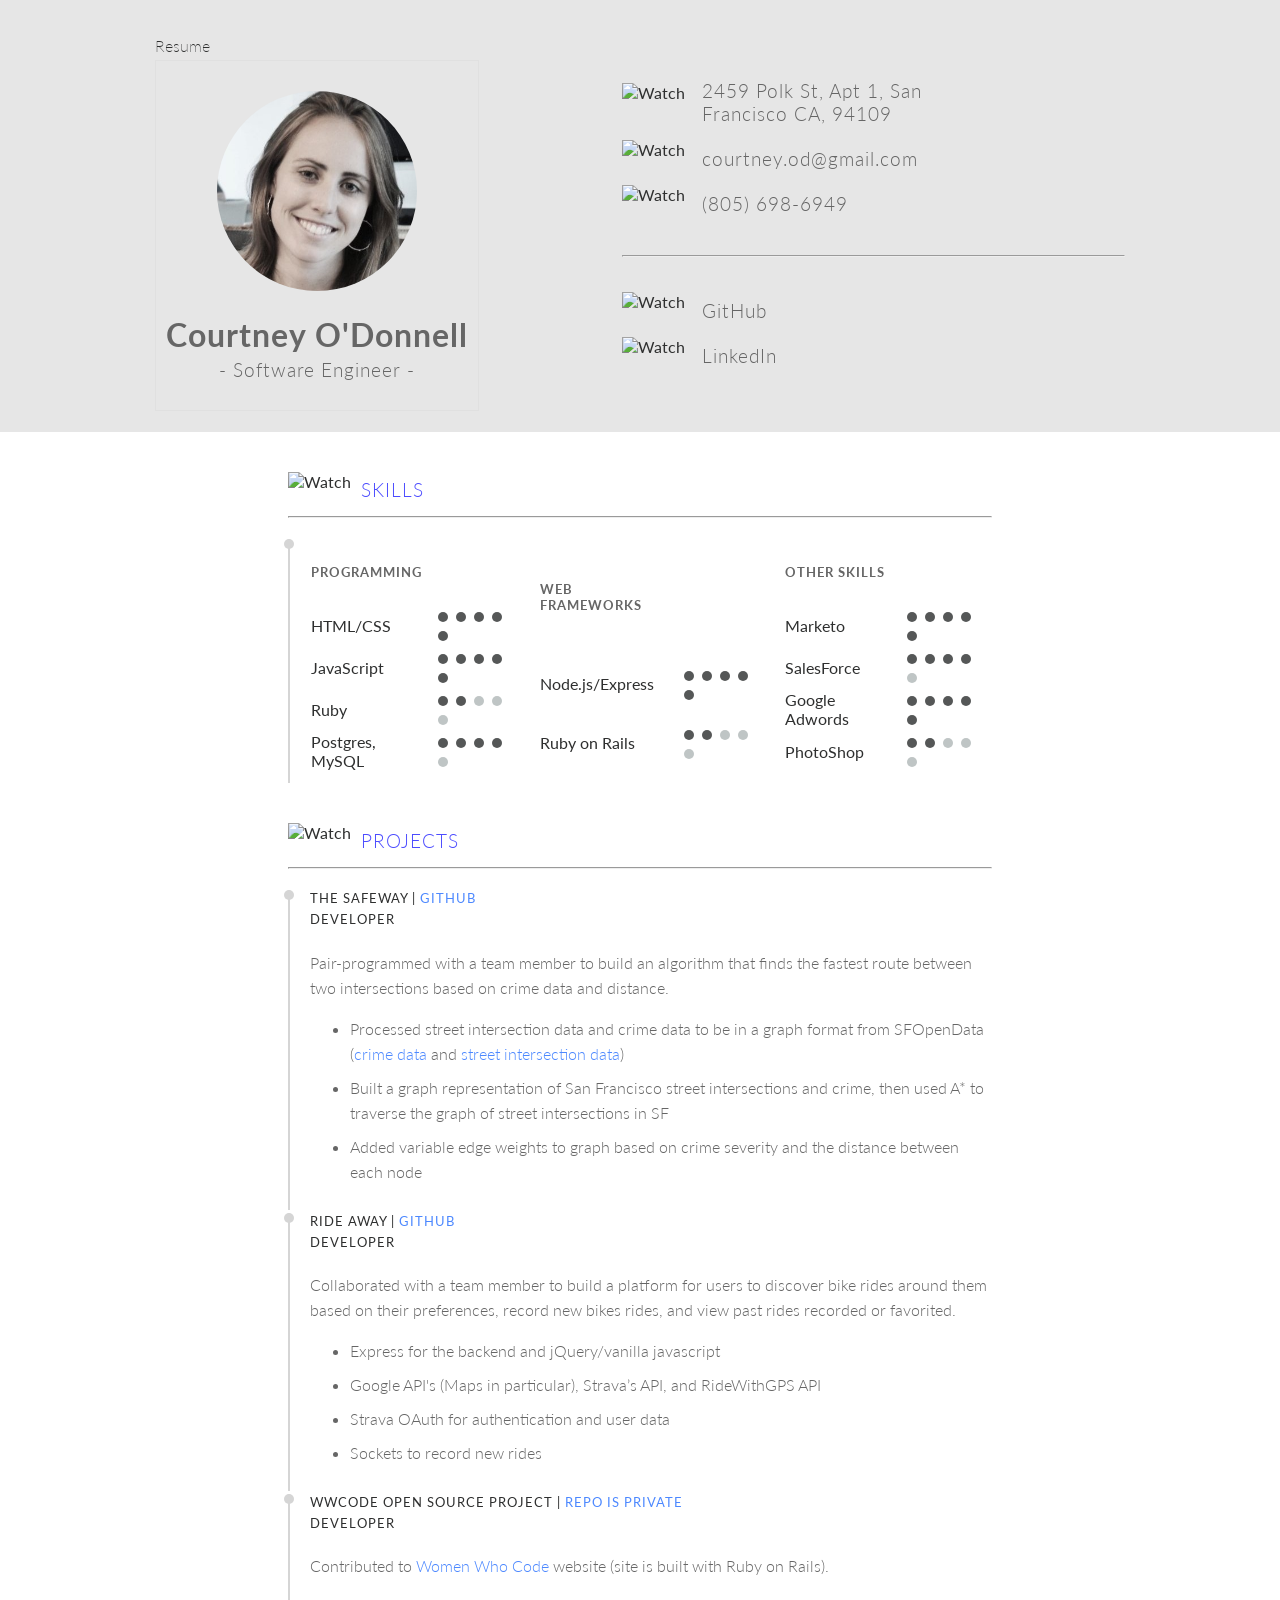
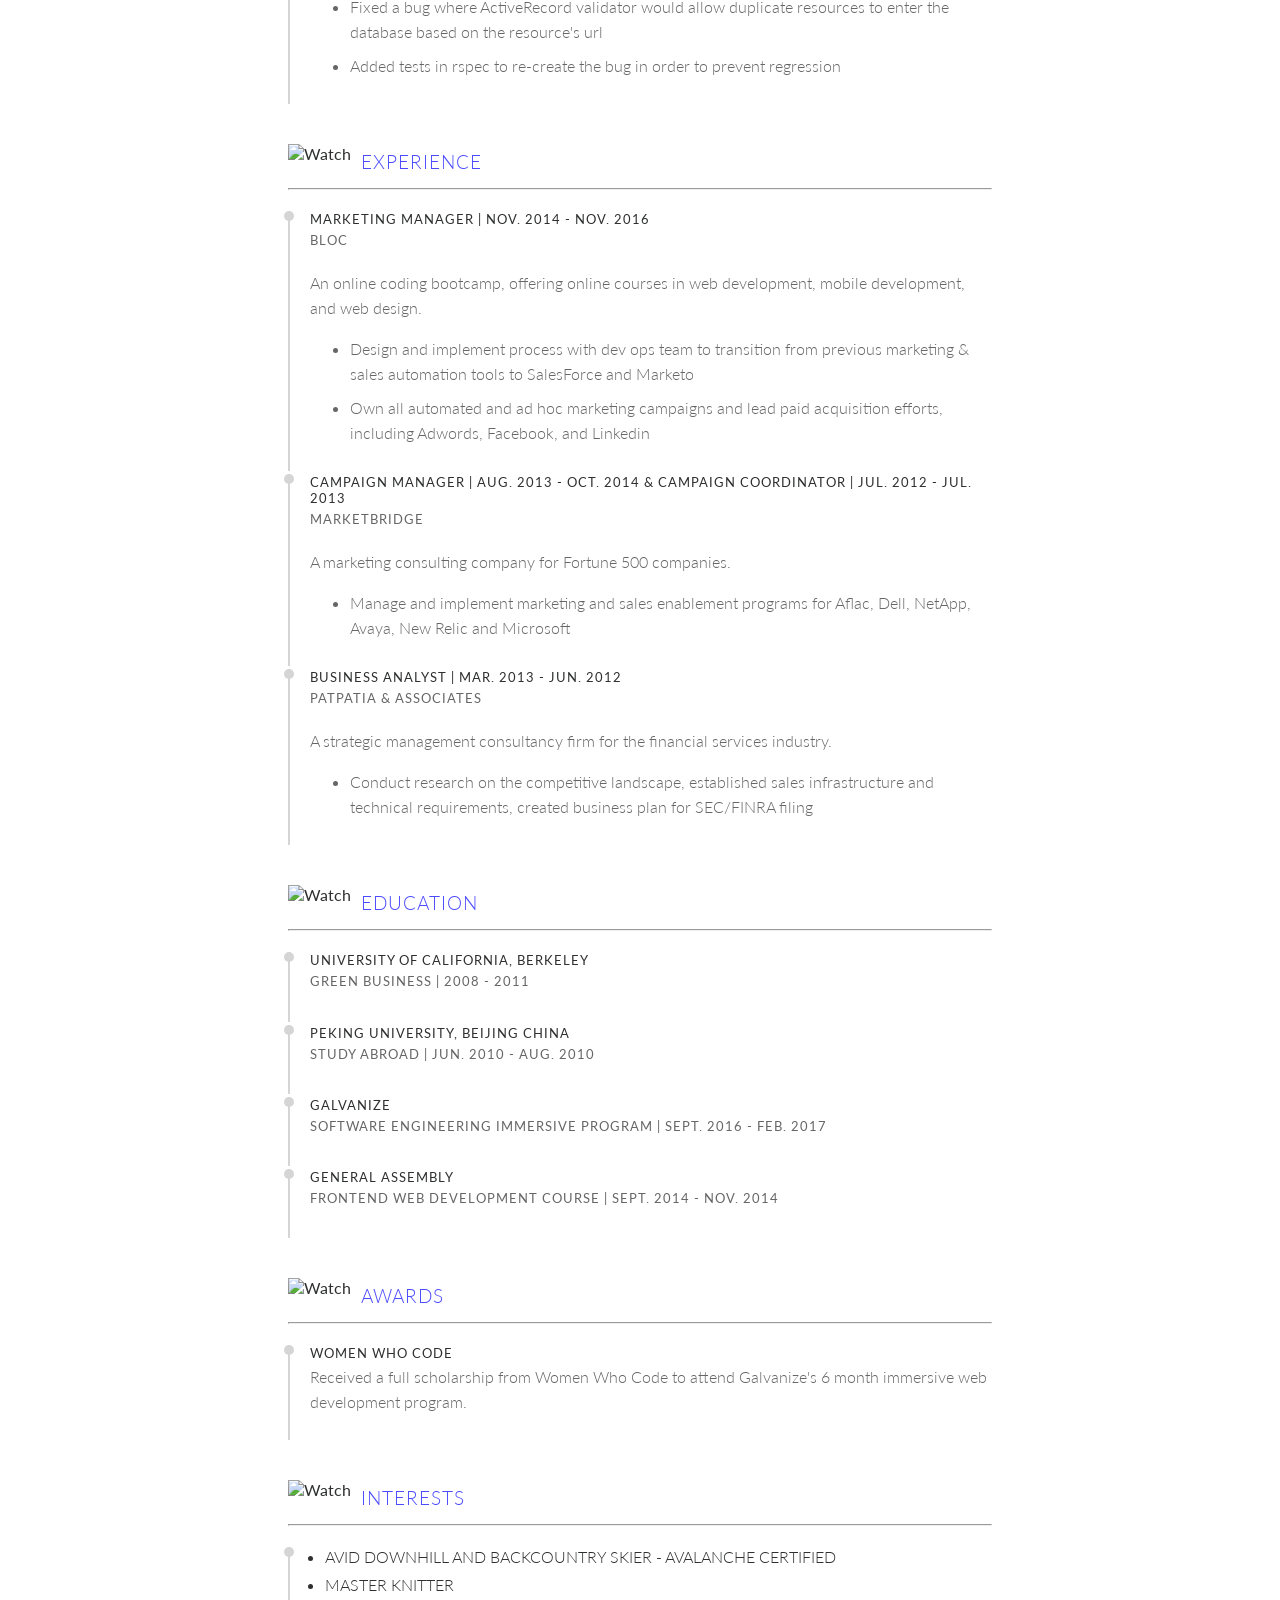
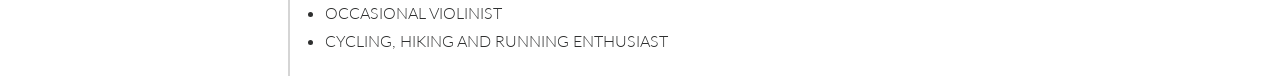
==== index.html @ f7cc51d9 "incorporated meaghans feedback" ====
<!DOCTYPE html>
<html lang="en">
<head>
	<meta charset="UTF-8">
	<meta name="viewport" content="width=device-width, initial-scale=1.0">
	<meta http-equiv="X-UA-Compatible" content="ie=edge">
	<link rel="stylesheet" type="text/css" href="style.css">
	<link href="https://fonts.googleapis.com/css?family=Lato:100,100i,300,300i,400,400i,700,700i,900" rel="stylesheet">
	<title>Courtney | Resume</title>
</head>
<body>
	<div class="container">
		<div class="row">
			<div class="col-md-8 col-md-offset-2">
				<header class="main row">
					<div class="header">
						<p class="resume">Resume</p>
						<div class="header-container">
							<div class="col-md-6 col-sm-12">
								<img class="photo img-responsive img-circle pull-right" src="./img/courtney.jpg">
							</div>
							<div class="col-md-6 col-sm-12">
								<h1 class="name">Courtney O'Donnell</h1>
								<h3 class="title">- Software Engineer -</h3>
							</div>
						</div>
					</div>
					<div class="header-two">
						<div class="col-md-6 col-sm-12">
							<div class="contacts dl-horizontal">
								<div class="media-element">
									<div class="media-image">
										<img alt="Watch" src="http://www.freeiconspng.com/uploads/localization-icon-27.png" width="32px" data-pin-nopin="true">
									</div>
									<div class="media-element-caption">
										<h4 class="media-element-copy city">2459 Polk St, Apt 1, San Francisco CA, 94109</h4>
									</div>
								</div>
								<div class="media-element">
									<div class="media-image">
										<img alt="Watch" src="http://thomashunsaker.com/alishahunsaker/icons/email_icon_circle_512x512.png" width="32px" data-pin-nopin="true">
									</div>
									<div class="media-element-caption">
										<h4 class="media-element-copy">courtney.od@gmail.com</h4>
									</div>
								</div>
								<div class="media-element">
									<div class="media-image">
										<img alt="Watch" src="https://cdn4.iconfinder.com/data/icons/social-icons-6/40/phone-512.png" width="32px" data-pin-nopin="true">
									</div>
									<div class="media-element-caption">
										<h4 class="media-element-copy">(805) 698-6949</h4>
									</div>
								</div>
							</div>
							<hr class="contacts-break-line">
							<div class="contacts dl-horizontal">


								<div class="media-element">
									<div class="media-image">
										<img alt="Watch" src="https://www.thoughtworks.com/imgs/icons/social/github.png" width="32px" data-pin-nopin="true">
									</div>
									<div class="media-element-caption">
										<h4 class="media-element-copy"><a href="https://github.com/courtneyod">GitHub</a></h4>
									</div>
								</div>
								<div class="media-element">
									<div class="media-image">
										<img alt="Watch" src="http://mysterysubstance.com/wp/wp-content/uploads/2013/06/linkedin-circle-grey.png" width="32px" data-pin-nopin="true">
									</div>
									<div class="media-element-caption">
										<h4 class="media-element-copy"><a href="linkedin/in/courtney-o-donnell-10b17227">LinkedIn</a></h4>
									</div>
								</div>
							</div>
						</div>
				</div>
			</header>
		</div>
	</div>
	</div>
	<div class="container-one">
		<div class="row">
			<div class="experience">
				<div class="media-container">
					<div class="media-element" id="section-header-skills">
						<div class="media-image">
							<img alt="Watch" src="http://www.iconsdb.com/icons/preview/gray/dashboard-xxl.png" width="32px" data-pin-nopin="true">
						</div>
						<div class="media-element-caption">
							<h4 class="media-element-experience">Skills</h4>
						</div>
					</div>
				</div>
				<hr class="break">
				<div class="list-items-container skills-container">
					<table>
						<tr>
  					    	<td class="left-table skill-name-title">
								<h5 id="top-table">Programming</h5>
							</td>
						</tr>
						<tr>
					    	<td class="left-table skill-name">HTML/CSS</td>
						    <td>
								<p class="circle-dark"></p>
								<p class="circle-dark"></p>
								<p class="circle-dark"></p>
								<p class="circle-dark"></p>
								<p class="circle-dark"></p>
							</td>
					    </tr>
					    <tr>
						    <td class="left-table skill-name">JavaScript</td>
							<td>
								<p class="circle-dark"></p>
								<p class="circle-dark"></p>
								<p class="circle-dark"></p>
								<p class="circle-dark"></p>
								<p class="circle-dark"></p>
							</td>
					    </tr>
					    <tr>
					    	<td class="left-table skill-name">Ruby</td>
							<td>
								<p class="circle-dark"></p>
								<p class="circle-dark"></p>
								<p class="circle-light"></p>
								<p class="circle-light"></p>
								<p class="circle-light"></p>
							</td>
					    </tr>
					    <tr>
						    <td class="left-table skill-name">Postgres, MySQL</td>
							<td>
								<p class="circle-dark"></p>
								<p class="circle-dark"></p>
								<p class="circle-dark"></p>
								<p class="circle-dark"></p>
								<p class="circle-light"></p>
							</td>
					  	</tr>
					</table>
					<table>
						<tr>

							<td class="left-table skill-name-title left-table-no-margin"><h5>Web Frameworks</h5></td>

						</tr>
						<tr>

							<td class="left-table left-table-no-margin">Node.js/Express</td>
							<td>
								<p class="circle-dark"></p>
								<p class="circle-dark"></p>
								<p class="circle-dark"></p>
								<p class="circle-dark"></p>
								<p class="circle-dark"></p>
							</td>

					    </tr>
					    <tr>

							<td class="left-table left-table-no-margin">Ruby on Rails</td>
							<td>
								<p class="circle-dark"></p>
								<p class="circle-dark"></p>
								<p class="circle-light"></p>
								<p class="circle-light"></p>
								<p class="circle-light"></p>
							</td>
					    </tr>
					</table>
					<table>
						<tr>
							<td class="left-table skill-name-title left-table-no-margin"><h5>Other Skills</h5></td>
						</tr>
						<tr>
							<td class="left-table left-table-no-margin">Marketo</td>
							<td>
								<p class="circle-dark"></p>
								<p class="circle-dark"></p>
								<p class="circle-dark"></p>
								<p class="circle-dark"></p>
								<p class="circle-dark"></p>
							</td>
					    </tr>
					    <tr>
							<td class="left-table left-table-no-margin">SalesForce</td>
							<td>
								<p class="circle-dark"></p>
								<p class="circle-dark"></p>
								<p class="circle-dark"></p>
								<p class="circle-dark"></p>
								<p class="circle-light"></p>
							</td>
					    </tr>
					    <tr>
							<td class="left-table left-table-no-margin">Google Adwords</td>
							<td>
								<p class="circle-dark"></p>
								<p class="circle-dark"></p>
								<p class="circle-dark"></p>
								<p class="circle-dark"></p>
								<p class="circle-dark"></p>
							</td>
					    </tr>
					    <tr>
							<td class="skill-name left-table left-table-no-margin">PhotoShop</td>
							<td>
								<p class="circle-dark"></p>
								<p class="circle-dark"></p>
								<p class="circle-light"></p>
								<p class="circle-light"></p>
								<p class="circle-light"></p>
							</td>
					    </tr>
					</table>
				</div>
			</div>
		</div>
	</div>
	<div class="container-second">
		<div class="row">
			<div class="experience">
				<div class="media-container">
					<div class="media-element" id="section-header-projects">
						<div class="media-image">
							<img alt="Watch" src="http://www.freeiconspng.com/uploads/summary-png-icon-17.png" width="32px" data-pin-nopin="true">
						</div>
						<div class="media-element-caption">
							<h4 class="media-element-experience">Projects</h4>
						</div>
					</div>
				</div>
				<hr class="break">
				<div class="list-items-container">
					<div class="list-items-title">
						<h5 class="list-item-dark">The Safeway | <a href="https://github.com/courtneyod/sf-crime-distance-map">GitHub</a></h5>
					</div>
					<div class="list-items-company">
						<h5 class="list-item-dark">Developer</h5>
					</div>
					<div class="list-items">
						<p class="list-items-copy">Pair-programmed with a team member to build an algorithm that finds the fastest route between two intersections based on crime data and distance.
						</p>
						<ul class="list-items-copy">
							<li>Processed street intersection data and crime data to be in a graph format from SFOpenData (<a class="a-tags" href="https://data.sfgov.org/Public-Safety/SFPD-Incidents-Current-Year-2016-/9v2m-8wqu">crime data</a> and <a class="a-tags" href="https://data.sfgov.org/Geographic-Locations-and-Boundaries/List-of-Streets-and-Intersections/pu5n-qu5c">street intersection data</a>)</li>
							<li>Built a graph representation of San Francisco street intersections and crime, then used A* to traverse the graph of street intersections in SF</li>
							<li>Added variable edge weights to graph based on crime severity and the distance between each node</li>
						</ul>
					</div>
				</div>

				<div class="list-items-container">
					<div class="list-items-title">
						<h5 class="list-item-dark">Ride Away | <a href="https://github.com/courtneyod/q2-route-finder">GitHub</a></h5>
					</div>
					<div class="list-items-company">
						<h5 class="list-item-dark">Developer</h5>
					</div>
					<div class="list-items">
						<p class="list-items-copy copy">Collaborated with a team member to build a platform for users to discover bike rides around them based on their preferences, record new bikes rides, and view past rides recorded or favorited.</p>
						<ul id="copy-two" class="list-items-copy">
							<li>Express for the backend and jQuery/vanilla javascript</li>
							<li>Google API's (Maps in particular), Strava’s API, and RideWithGPS API</li>
							<li>Strava OAuth for authentication and user data</li>
							<li>Sockets to record new rides</li>
						</ul>
					</div>
				</div>

				<div class="list-items-container">
					<div class="list-items-title">
						<h5 class="list-item-dark">WWCode Open Source Project | <a href="https://github.com/WomenWhoCode/">Repo is Private</a></h5>
					</div>
					<div class="list-items-company">
						<h5 class="list-item-dark">Developer</h5>
					</div>
					<div class="list-items">
						<p class="list-items-copy copy">Contributed to <a class="a-tags" href="https://www.womenwhocode.com/">Women Who Code</a> website (site is built with Ruby on Rails).</p>
						<ul id="copy-three" class="list-items-copy">
							<li>Fixed a bug where ActiveRecord validator would allow duplicate resources to enter the database based on the resource's url</li>
							<li>Added tests in rspec to re-create the bug in order to prevent regression</li>
						</ul>
					</div>
				</div>
			</div>
		</div>
	</div>
	<div class="container-three">
		<div class="row">
			<div class="experience">
				<div class="media-container">
					<div class="media-element section-headers" id="section-header-experience">
						<div class="media-image">
							<img alt="Watch" src="https://p6.zdassets.com/hc/theme_assets/143203/200046827/paper-grey.png" width="32px" data-pin-nopin="true">
						</div>
						<div class="media-element-caption">
							<h4 class="media-element-experience">Experience</h4>
						</div>
					</div>
				</div>
				<hr class="break">
				<div class="list-items-container">
					<div class="list-items-title">
						<h5 class="list-item-dark">Marketing Manager | Nov. 2014 - Nov. 2016</h5>
					</div>
					<div class="list-items-company">
						<h5><a href="bloc.io">Bloc</a></h5>
					</div>
					<div class="list-items">
						<p class="list-items-copy">An online coding bootcamp, offering online courses in web development, mobile development, and web design.</p>
						<ul class="list-items-copy">
							<li>Design and implement process with dev ops team to transition from previous marketing &amp; sales automation tools to SalesForce and Marketo</li>
							<li>Own all automated and ad hoc marketing campaigns and lead paid acquisition efforts, including Adwords, Facebook, and Linkedin</li>

						</ul>
					</div>
				</div>

				<div class="list-items-container">
					<div class="list-items-title">
						<h5 class="list-item-dark">Campaign Manager | Aug. 2013 - Oct. 2014 & Campaign Coordinator | Jul. 2012 - Jul. 2013</h5>
					</div>
					<div class="list-items-company">
						<h5><a href="marketbridge.com">MarketBridge</a></h5>
					</div>
					<div class="list-items">
						<p class="list-items-copy copy">A marketing consulting company for Fortune 500 companies.</p>
						<ul id="copy-two" class="list-items-copy">
							<li>Manage and implement marketing and sales enablement programs for Aflac, Dell, NetApp, Avaya, New Relic and Microsoft</li>
						</ul>
					</div>
				</div>

				<div class="list-items-container">
					<div class="list-items-title">
						<h5 class="list-item-dark">Business Analyst | Mar. 2013 - Jun. 2012</h5>
					</div>
					<div class="list-items-company">
						<h5><a href="patpatia.com/">Patpatia & Associates</a></h5>
					</div>
					<div class="list-items">
						<p class="list-items-copy copy">A strategic management consultancy firm for the financial services industry.</p>
						<ul id="copy-three" class="list-items-copy">
							<li>Conduct research on the competitive landscape, established sales infrastructure and technical requirements, created business plan for SEC/FINRA filing</li>

						</ul>
					</div>
				</div>
			</div>
		</div>
	</div>
	<div class="container-three">
		<div class="row">
			<div class="experience">
				<div class="media-container">
					<div class="media-element" id="section-header-education">
						<div class="media-image">
							<img alt="Watch" src="http://siriusastronomy.co.uk/wp-content/uploads/2014/04/Shape-8.png" width="32px" data-pin-nopin="true">
						</div>
						<div class="media-element-caption">
							<h4 class="media-element-experience">Education</h4>
						</div>
					</div>
				</div>
				<hr class="break">
				<div class="list-items-container">
					<div class="list-items-title">
						<h5 class="list-item-dark">University of California, Berkeley</h5>
					</div>
					<div class="list-items-company">
						<h5>Green Business | 2008 - 2011</h5>
					</div>
				</div>
				<div class="list-items-container">
					<div class="list-items-title">
						<h5 class="list-item-dark">Peking University, Beijing China</h5>
					</div>
					<div class="list-items-company">
						<h5>Study Abroad | Jun. 2010 - Aug. 2010</h5>
					</div>
				</div>
				<div class="list-items-container">
					<div class="list-items-title">
						<h5 class="list-item-dark">Galvanize</h5>
					</div>
					<div class="list-items-company">
						<h5 class="">Software Engineering Immersive Program | Sept. 2016 - Feb. 2017</h5>
					</div>
				</div>
				<div class="list-items-container">
					<div class="list-items-title">
						<h5 class="list-item-dark">General Assembly</h5>
					</div>
					<div class="list-items-company">
						<h5>Frontend Web Development Course | Sept. 2014 - Nov. 2014</h5>
					</div>
				</div>
			</div>
		</div>
	</div>
	<div class="container-three">
		<div class="row">
			<div class="experience">
				<div class="media-container">
					<div class="media-element" id="section-header-awards">
						<div class="media-image">
							<img alt="Watch" src="https://cdn1.iconfinder.com/data/icons/hawcons/32/700404-icon-34-award-128.png" width="32px" data-pin-nopin="true">
						</div>
						<div class="media-element-caption">
							<h4 class="media-element-experience">Awards</h4>
						</div>
					</div>
				</div>
				<hr class="break">
				<div class="list-items-container">
					<div class="list-items-title">
						<h5 class="list-item-dark">Women Who Code</h5>
					</div>
					<div class="list-items">
						<p class="list-items-copy copy">Received a full scholarship from Women Who Code to attend Galvanize's 6 month immersive web development program.</p>
					</div>
				</div>
		</div>
	</div>
</div>
	<div class="container-three">
		<div class="row">
			<div class="experience">
				<div class="media-container">
					<div class="media-element" id="section-header-interests">
						<div class="media-image">
							<img alt="Watch" src="http://cdn.kaptestglobal.com/images/icons/lightbulb-grey.png" width="32px" data-pin-nopin="true">
						</div>
						<div class="media-element-caption">
							<h4 class="media-element-experience">Interests</h4>
						</div>
					</div>
				</div>
				<hr class="break">
				<div class="list-items-container">
					<div class="list-items-title">
						<ul class="interest-list">
							<li>Avid downhill and backcountry skier - Avalanche Certified</li>
						  	<li>Master knitter</li>
						  	<li>Occasional violinist</li>
						  	<li>Cycling, hiking and running enthusiast</li>
						</ul>
				</div>
		</div>
	</div>
</div>
</div>
</body>
</html>
---- style.css ----
img.photo {
	width: 200px;
	height: auto;
	margin: 20px 0 0 0;
	border-radius: 50%;
}

body {
	font-family: 'Lato', sans-serif;
	color: #2e2f2f;
	margin: 0;
}

h3, h1, h4, h5{
	font-family: 'Lato', sans-serif;
	color: #666666;
	letter-spacing: 1px;
}

p, li{
	font-weight: 300;
}

li {
	margin: 0 0 9px 0;
}

header {
	display: flex;
	justify-content: center;
	background-color: #e6e6e6;
	padding: 20px 0;
	/*background-image: url("sky.jpg");
	background-size: 100%;*/
}

.header {
	margin-right: 143px;
}

.header-two {
	margin: 63px 0 30px 0;
}

.container-one, .container-second, .container-three {
	margin: 0 auto;
	width: 55%;
}

.header-container {
	border-style: solid;
    border-width: thin;
    border-color: #e0e0e0;
	text-align: center;
	padding: 10px;
}

.resume {
	margin-bottom: 5px;
	font-weight: 200;
}


.title {
	margin-top: 0;
	font-weight: 300;
}

.name {
	margin-bottom: 5px;
}

.contact {
	display: flex;
	flex-wrap: wrap;
   -webkit-box-pack: justify;
   justify-content: space-between;
}

.media-element {
	width: 76%;
	max-width: 76%;
	margin-bottom: 10px;
	overflow: hidden;
}

.media-image {
	margin-right: 10px;
	float: left;
}

.media-image img {
	max-width: 100%;
}

.media-element {
	overflow: hidden;
}

.media-element h4 {
	margin-bottom: 5px;
	font-weight: 300;
	font-size: 19px;
}

.media-element-caption {
	overflow: hidden;
}

.media-element-caption a {
	text-decoration: none;
	color: #666666;
}

.media-element-copy {
	margin: 7px;
}

.contacts-break-line {
	margin: 35px 0;
}

.city {
	margin-top: -4px;
}

.list-item-dark {
	color: #2e2f2f;
}

/*experience csss*/

.a-tags {
	text-decoration: none;
	color: #4c88ff;
}

.break {
	color: #2e2f2f;
	margin: 0 0 21px 0
}

.list-items-container {
	border-left: 2px solid #d5d5d5;
    padding-left: 20px;
	padding-bottom: 10px;
}
.list-items-container:before {
  content: '';
  height: 10px;
  width: 10px;
  border-radius: 10px;
  float: left;
  background: #d5d5d5;
  margin-top: 0px;
  margin-left: -26px;
}

.list-items-title, .list-items-company {
	text-transform: uppercase;
}

.list-items-title h5 {
	font-weight: 400;
	margin: 3px 0;
}

.list-items-title a {
	color: #4c88ff;
	text-decoration: none;
}


.list-items-company h5 {
	font-weight: 400;
	margin-top: 5px;
}

.list-items-company a {
	text-decoration: none;
	color: #666666;
}

.list-items-copy {
	color: #666666;
	margin-top: 2px;
	line-height: 25px;
}

#copy, #copy-two, #copy-three {
	font-weight: 300px;
}

.experience {
	margin-top: 40px;
}

.media-element-experience {
	text-transform: uppercase;
    color: #4C4CFF;
	margin-top: 6px;
}

/*skills*/

.skills-container {
	display: flex;
}

.circle-dark {
	width: 10px;
	height: 10px;
	background: #555757;
	-moz-border-radius: 50px;
	-webkit-border-radius: 50px;
	border-radius: 50px;
	display: inline-block;
	margin: 0px 2px 0px 2px;
}

.circle-light {
	width: 10px;
	height: 10px;
	background: #bfc5c5;
	-moz-border-radius: 50px;
	-webkit-border-radius: 50px;
	border-radius: 50px;
	display: inline-block;
	margin: 0px 2px 0px 2px;
}

.list-items-skill {
	display: flex;
}

.left-table {
	padding-left: 15px;
}

.skill-name-title {
	text-transform: uppercase;
}

/*interests*/

.interest-list {
	padding-left: 15px;
}

/* ----------- Small comp screen ----------- */

@media only screen
  and (min-width: 400px)
  and (max-width: 600px) {

	.container-one, .container-second, .container-three {
		margin: 0 auto;
	  	width: 80%;
	}

	header {
		flex-wrap: wrap;
	}

	.header {
		margin: 0;
	}

	img.photo {
		width: 120px;
	}

	.media-element {
		margin: 0 auto
	}

	#section-header-interests, #section-header-awards, #section-header-education, #section-header-experience, #section-header-projects, #section-header-skills {
		margin: 0;
	}

	.contacts-break-line{
		display: none;
		margin: 0;
	}

	.skills-container {
		flex-wrap: wrap
	}

	.left-table-no-margin {
		padding-left: 0;
	}

	#top-table {
		margin-top: 0;
	}
}

/* ----------- iPad ----------- */

/* Portrait and Landscape */
@media only screen
  and (min-device-width: 768px)
  and (max-device-width: 1024px)
  and (-webkit-min-device-pixel-ratio: 2) {

	.container-one, .container-second, .container-three {
		margin: 0 auto;
	  	width: 80%;
	}

	header {
		flex-wrap: wrap;
	}

	.header {
		margin: 0;
	}

	img.photo {
		width: 120px;
	}

	#section-header-interests, #section-header-awards, #section-header-education, #section-header-experience, #section-header-projects, #section-header-skills {
		margin: 0;
	}

	.section-headers {
		margin: 0;
	}

	.media-element {
		margin: 0 auto
	}

	.contacts-break-line{
		display: none;
		margin: 0;
	}

	.skills-container {
		flex-wrap: wrap
	}

	.left-table-no-margin {
		padding-left: 0;
	}

	#top-table {
		margin-top: 0;
	}
}



/* ----------- iPhone 5 and 5S ----------- */

/* Portrait and Landscape */
@media only screen
  and (min-device-width: 320px)
  and (max-device-width: 568px)
  and (-webkit-min-device-pixel-ratio: 2) {

	.container-one, .container-second, .container-three {
		margin: 0 auto;
	  	width: 80%;
	}

	header {
		flex-wrap: wrap;
	}

	.header {
		margin: 0;
	}

	img.photo {
		width: 120px;
	}

	.media-element {
		margin: 0 auto
	}

	#section-header-interests, #section-header-awards, #section-header-education, #section-header-experience, #section-header-projects, #section-header-skills {
		margin: 0;
	}

	.contacts-break-line{
		display: none;
		margin: 0;
	}

	.skills-container {
		flex-wrap: wrap
	}

	.left-table-no-margin {
		padding-left: 0;
	}

	#top-table {
		margin-top: 0;
	}
}

/* ----------- iPhone 6 ----------- */

/* Portrait and Landscape */
@media only screen
  and (min-device-width: 375px)
  and (max-device-width: 667px)
  and (-webkit-min-device-pixel-ratio: 2) {

	.container-one, .container-second, .container-three {
  		margin: 0 auto;
  	  	width: 80%;
  	}

  	header {
  		flex-wrap: wrap;
  	}

	.header {
		margin: 0;
	}

	img.photo {
		width: 120px;
	}

	.media-element {
		margin: 0 auto
	}

	#section-header-interests, #section-header-awards, #section-header-education, #section-header-experience, #section-header-projects, #section-header-skills {
		margin: 0;
	}

	.contacts-break-line{
		display: none;
		margin: 0;
	}

	.skills-container {
		flex-wrap: wrap
	}

	.left-table-no-margin {
		padding-left: 0;
	}

	#top-table {
		margin-top: 0;
	}
}


/* Portrait */
@media only screen
  and (min-device-width: 375px)
  and (max-device-width: 667px)
  and (-webkit-min-device-pixel-ratio: 2)
  and (orientation: portrait) {

	.container-one, .container-second, .container-three {
  		margin: 0 auto;
  	  	width: 80%;
  	}

  	header {
  		flex-wrap: wrap;
  	}

	.header {
		margin: 0;
	}

	img.photo {
		width: 120px;
	}

	.media-element {
		margin: 0 auto
	}

	#section-header-interests, #section-header-awards, #section-header-education, #section-header-experience, #section-header-projects, #section-header-skills {
		margin: 0;
	}

	.contacts-break-line{
		display: none;
		margin: 0;
	}

	.skills-container {
		flex-wrap: wrap
	}

	.left-table-no-margin {
		padding-left: 0;
	}

	#top-table {
		margin-top: 0;
	}

}
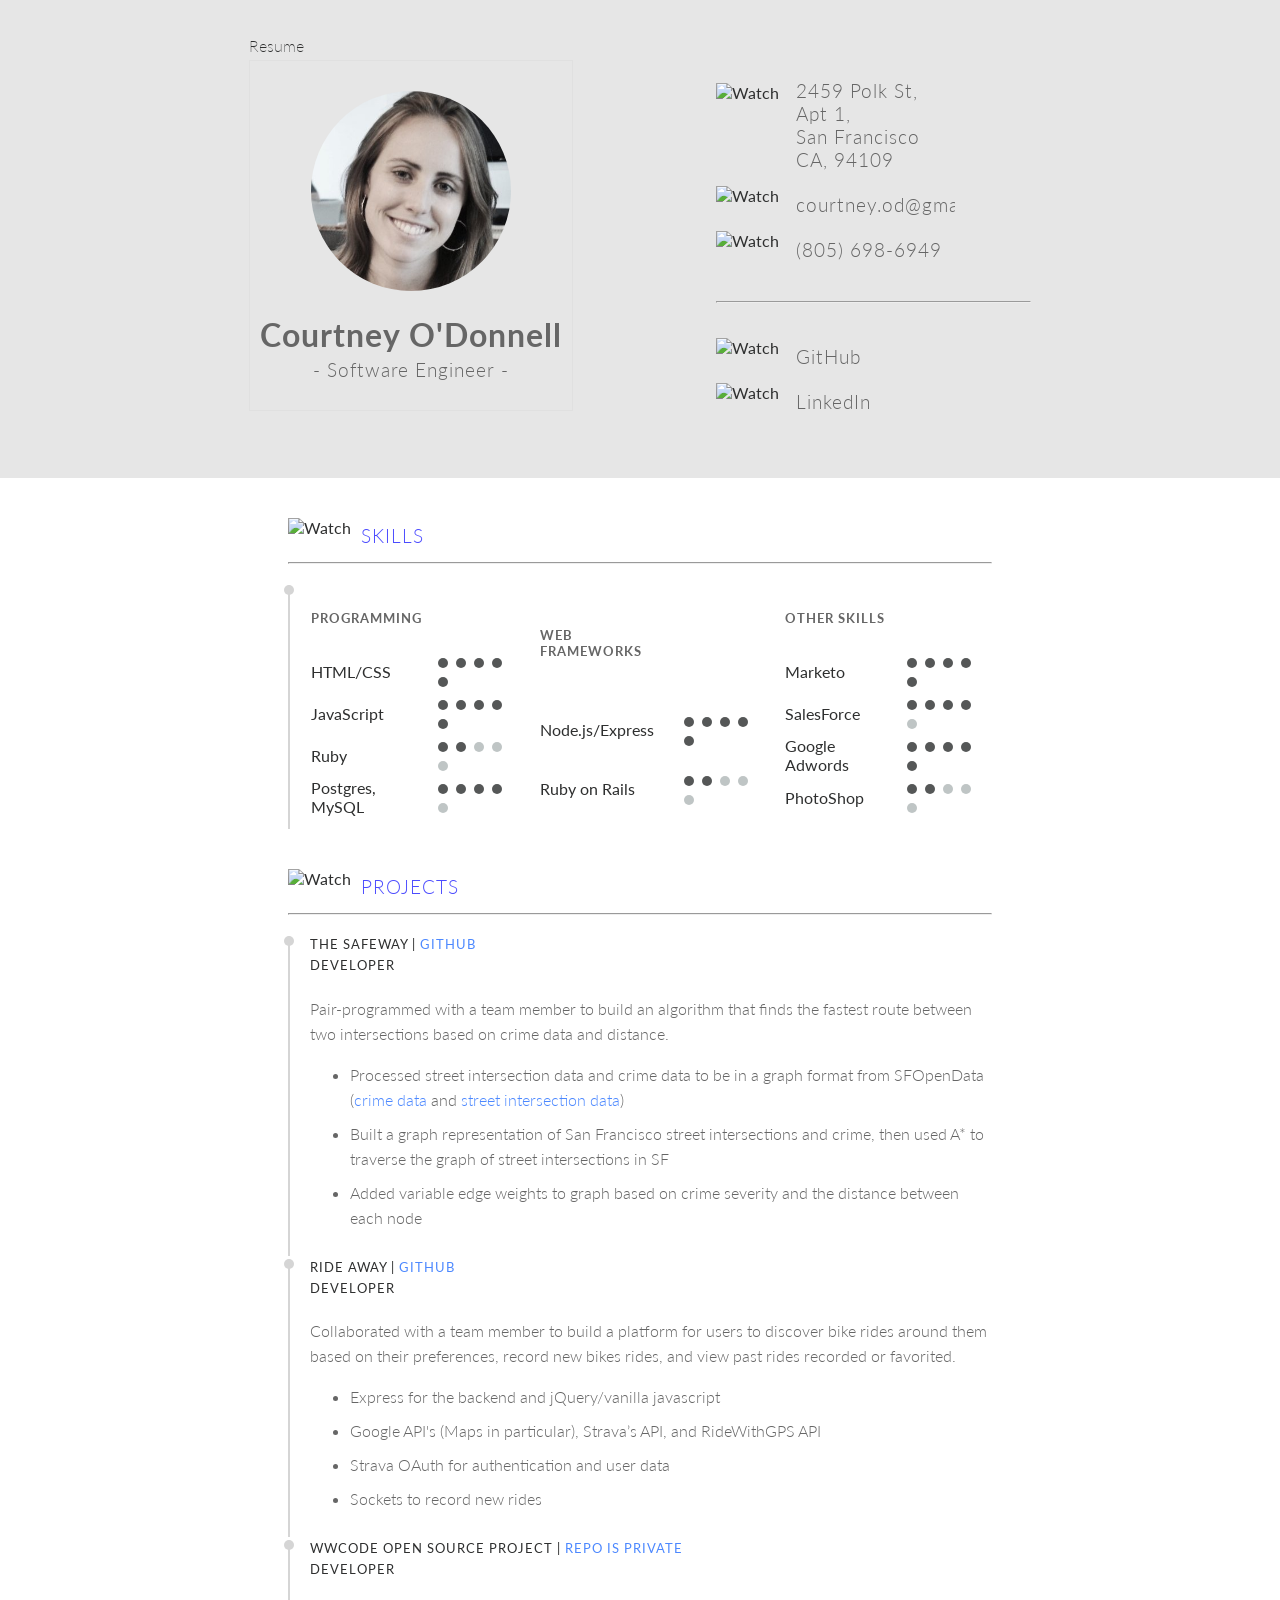
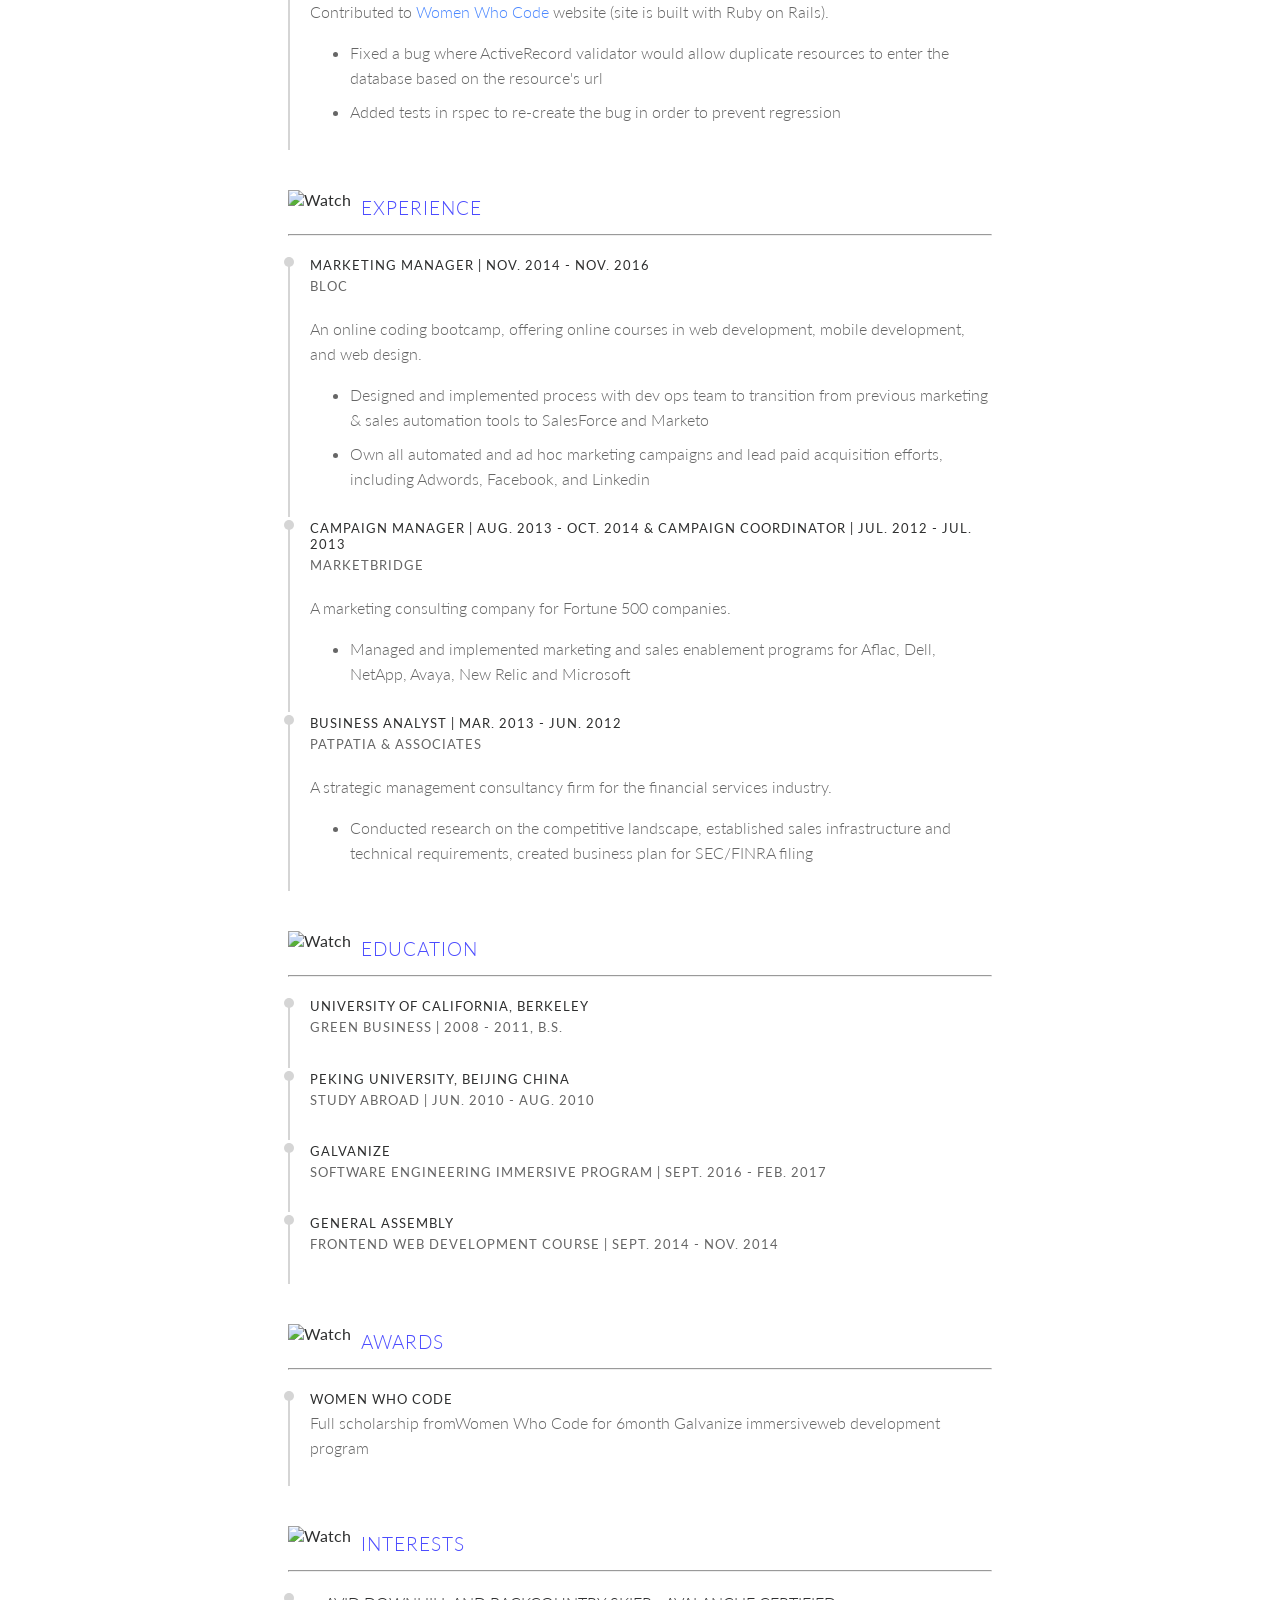
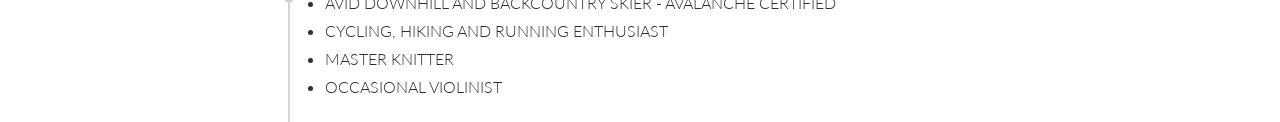
==== commit 8cc87ae2: "fix tenses" ====
--- a/index.html
+++ b/index.html
@@ -33,7 +33,7 @@
 										<img alt="Watch" src="http://www.freeiconspng.com/uploads/localization-icon-27.png" width="32px" data-pin-nopin="true">
 									</div>
 									<div class="media-element-caption">
-										<h4 class="media-element-copy city">2459 Polk St, Apt 1, San Francisco CA, 94109</h4>
+										<h4 class="media-element-copy city">2459 Polk St, Apt 1,</br> San Francisco CA, 94109</h4>
 									</div>
 								</div>
 								<div class="media-element">
@@ -313,7 +313,7 @@
 					<div class="list-items">
 						<p class="list-items-copy">An online coding bootcamp, offering online courses in web development, mobile development, and web design.</p>
 						<ul class="list-items-copy">
-							<li>Design and implement process with dev ops team to transition from previous marketing &amp; sales automation tools to SalesForce and Marketo</li>
+							<li>Designed and implemented process with dev ops team to transition from previous marketing &amp; sales automation tools to SalesForce and Marketo</li>
 							<li>Own all automated and ad hoc marketing campaigns and lead paid acquisition efforts, including Adwords, Facebook, and Linkedin</li>
 
 						</ul>
@@ -330,7 +330,7 @@
 					<div class="list-items">
 						<p class="list-items-copy copy">A marketing consulting company for Fortune 500 companies.</p>
 						<ul id="copy-two" class="list-items-copy">
-							<li>Manage and implement marketing and sales enablement programs for Aflac, Dell, NetApp, Avaya, New Relic and Microsoft</li>
+							<li>Managed and implemented marketing and sales enablement programs for Aflac, Dell, NetApp, Avaya, New Relic and Microsoft</li>
 						</ul>
 					</div>
 				</div>
@@ -345,7 +345,7 @@
 					<div class="list-items">
 						<p class="list-items-copy copy">A strategic management consultancy firm for the financial services industry.</p>
 						<ul id="copy-three" class="list-items-copy">
-							<li>Conduct research on the competitive landscape, established sales infrastructure and technical requirements, created business plan for SEC/FINRA filing</li>
+							<li>Conducted research on the competitive landscape, established sales infrastructure and technical requirements, created business plan for SEC/FINRA filing</li>
 
 						</ul>
 					</div>
@@ -372,7 +372,7 @@
 						<h5 class="list-item-dark">University of California, Berkeley</h5>
 					</div>
 					<div class="list-items-company">
-						<h5>Green Business | 2008 - 2011</h5>
+						<h5>Green Business | 2008 - 2011, B.S.</h5>
 					</div>
 				</div>
 				<div class="list-items-container">
@@ -421,7 +421,7 @@
 						<h5 class="list-item-dark">Women Who Code</h5>
 					</div>
 					<div class="list-items">
-						<p class="list-items-copy copy">Received a full scholarship from Women Who Code to attend Galvanize's 6 month immersive web development program.</p>
+						<p class="list-items-copy copy">Full scholarship fromWomen Who Code for 6month Galvanize immersiveweb development program</p>
 					</div>
 				</div>
 		</div>
@@ -445,9 +445,9 @@
 					<div class="list-items-title">
 						<ul class="interest-list">
 							<li>Avid downhill and backcountry skier - Avalanche Certified</li>
+							<li>Cycling, hiking and running enthusiast</li>
 						  	<li>Master knitter</li>
 						  	<li>Occasional violinist</li>
-						  	<li>Cycling, hiking and running enthusiast</li>
 						</ul>
 				</div>
 		</div>
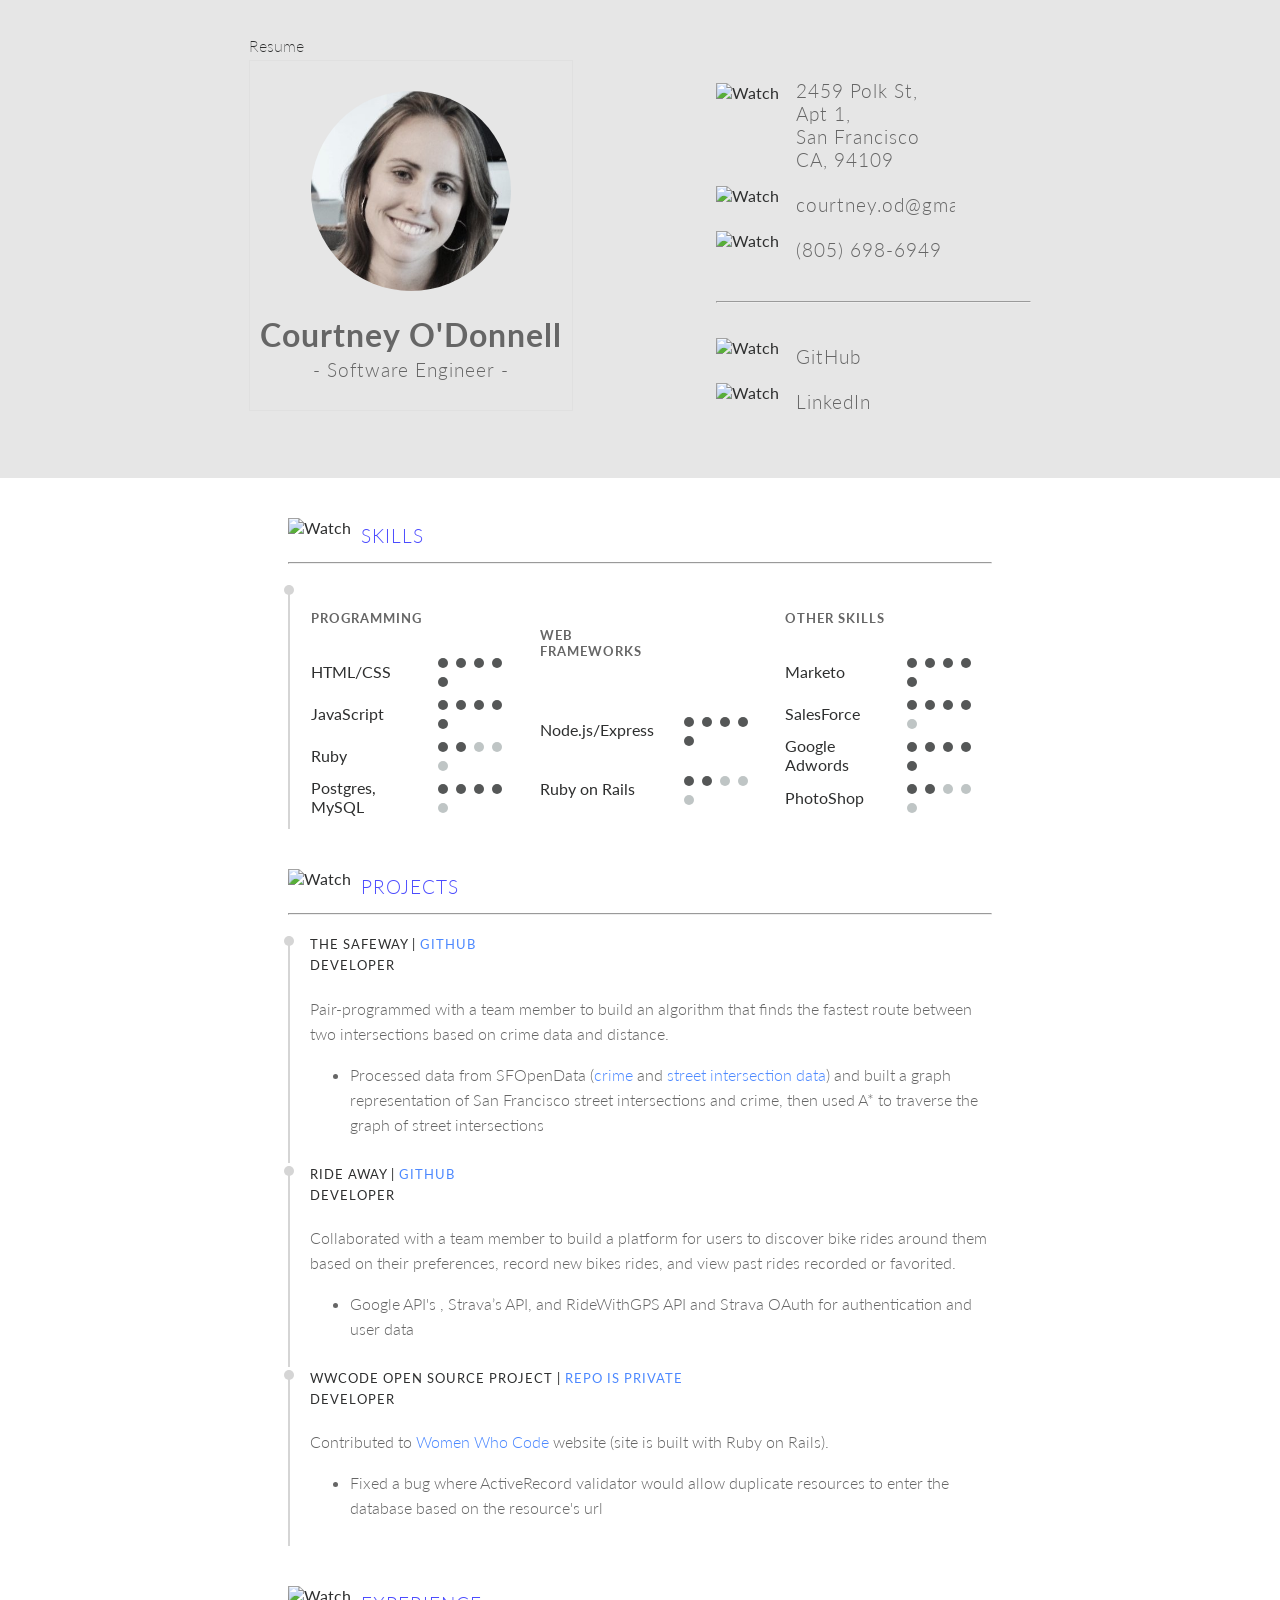
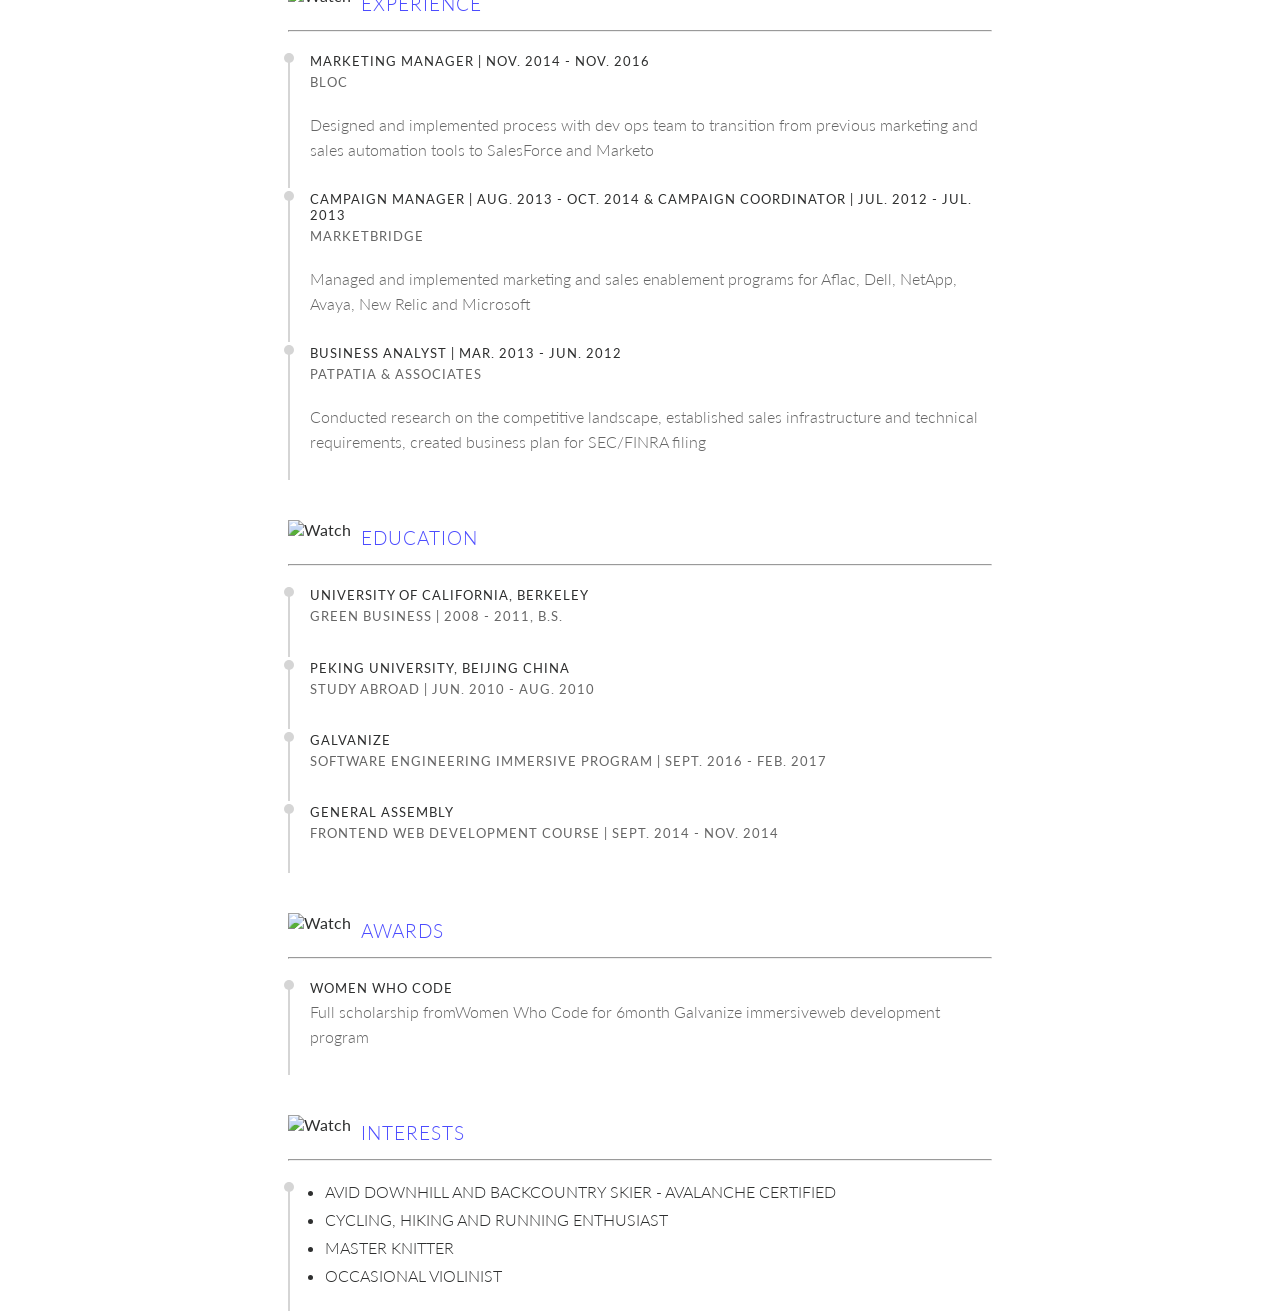
==== commit a73b6792: "fix tenses" ====
--- a/index.html
+++ b/index.html
@@ -246,9 +246,9 @@
 						<p class="list-items-copy">Pair-programmed with a team member to build an algorithm that finds the fastest route between two intersections based on crime data and distance.
 						</p>
 						<ul class="list-items-copy">
-							<li>Processed street intersection data and crime data to be in a graph format from SFOpenData (<a class="a-tags" href="https://data.sfgov.org/Public-Safety/SFPD-Incidents-Current-Year-2016-/9v2m-8wqu">crime data</a> and <a class="a-tags" href="https://data.sfgov.org/Geographic-Locations-and-Boundaries/List-of-Streets-and-Intersections/pu5n-qu5c">street intersection data</a>)</li>
-							<li>Built a graph representation of San Francisco street intersections and crime, then used A* to traverse the graph of street intersections in SF</li>
-							<li>Added variable edge weights to graph based on crime severity and the distance between each node</li>
+							<li>Processed data from SFOpenData (<a class="a-tags" href="https://data.sfgov.org/Public-Safety/SFPD-Incidents-Current-Year-2016-/9v2m-8wqu">crime </a> and <a class="a-tags" href="https://data.sfgov.org/Geographic-Locations-and-Boundaries/List-of-Streets-and-Intersections/pu5n-qu5c">street intersection data</a>) and built a graph representation of San Francisco street intersections and crime, then used A* to traverse the graph of street intersections</li>
+							<!-- <li>Built a graph representation of San Francisco street intersections and crime, then used A* to traverse the graph of street intersections in SF</li>
+							<li>Added variable edge weights to graph based on crime severity and the distance between each node</li> -->
 						</ul>
 					</div>
 				</div>
@@ -263,10 +263,11 @@
 					<div class="list-items">
 						<p class="list-items-copy copy">Collaborated with a team member to build a platform for users to discover bike rides around them based on their preferences, record new bikes rides, and view past rides recorded or favorited.</p>
 						<ul id="copy-two" class="list-items-copy">
-							<li>Express for the backend and jQuery/vanilla javascript</li>
+							<li>Google API's , Strava’s API, and RideWithGPS API and Strava OAuth for authentication  and user data</li>
+							<!-- <li>Express for the backend and jQuery/vanilla javascript</li>
 							<li>Google API's (Maps in particular), Strava’s API, and RideWithGPS API</li>
 							<li>Strava OAuth for authentication and user data</li>
-							<li>Sockets to record new rides</li>
+							<li>Sockets to record new rides</li> -->
 						</ul>
 					</div>
 				</div>
@@ -282,7 +283,7 @@
 						<p class="list-items-copy copy">Contributed to <a class="a-tags" href="https://www.womenwhocode.com/">Women Who Code</a> website (site is built with Ruby on Rails).</p>
 						<ul id="copy-three" class="list-items-copy">
 							<li>Fixed a bug where ActiveRecord validator would allow duplicate resources to enter the database based on the resource's url</li>
-							<li>Added tests in rspec to re-create the bug in order to prevent regression</li>
+							<!-- <li>Added tests in rspec to re-create the bug in order to prevent regression</li> -->
 						</ul>
 					</div>
 				</div>
@@ -308,15 +309,14 @@
 						<h5 class="list-item-dark">Marketing Manager | Nov. 2014 - Nov. 2016</h5>
 					</div>
 					<div class="list-items-company">
-						<h5><a href="bloc.io">Bloc</a></h5>
-					</div>
-					<div class="list-items">
-						<p class="list-items-copy">An online coding bootcamp, offering online courses in web development, mobile development, and web design.</p>
-						<ul class="list-items-copy">
+						<h5><a class="a-tags" href="bloc.io">Bloc</a></h5>
+					</div>
+					<div class="list-items">
+						<p class="list-items-copy">Designed and implemented process with dev ops team to transition from previous marketing and sales automation tools to SalesForce and Marketo</p>
+						<!-- <ul class="list-items-copy">
 							<li>Designed and implemented process with dev ops team to transition from previous marketing &amp; sales automation tools to SalesForce and Marketo</li>
 							<li>Own all automated and ad hoc marketing campaigns and lead paid acquisition efforts, including Adwords, Facebook, and Linkedin</li>
-
-						</ul>
+						</ul> -->
 					</div>
 				</div>
 
@@ -325,13 +325,13 @@
 						<h5 class="list-item-dark">Campaign Manager | Aug. 2013 - Oct. 2014 & Campaign Coordinator | Jul. 2012 - Jul. 2013</h5>
 					</div>
 					<div class="list-items-company">
-						<h5><a href="marketbridge.com">MarketBridge</a></h5>
-					</div>
-					<div class="list-items">
-						<p class="list-items-copy copy">A marketing consulting company for Fortune 500 companies.</p>
-						<ul id="copy-two" class="list-items-copy">
+						<h5><a class="a-tags" href="marketbridge.com">MarketBridge</a></h5>
+					</div>
+					<div class="list-items">
+						<p class="list-items-copy copy">Managed and implemented marketing and sales enablement programs for Aflac, Dell, NetApp, Avaya, New Relic and Microsoft</p>
+						<!-- <ul id="copy-two" class="list-items-copy">
 							<li>Managed and implemented marketing and sales enablement programs for Aflac, Dell, NetApp, Avaya, New Relic and Microsoft</li>
-						</ul>
+						</ul> -->
 					</div>
 				</div>
 
@@ -340,14 +340,13 @@
 						<h5 class="list-item-dark">Business Analyst | Mar. 2013 - Jun. 2012</h5>
 					</div>
 					<div class="list-items-company">
-						<h5><a href="patpatia.com/">Patpatia & Associates</a></h5>
-					</div>
-					<div class="list-items">
-						<p class="list-items-copy copy">A strategic management consultancy firm for the financial services industry.</p>
-						<ul id="copy-three" class="list-items-copy">
+						<h5><a class="a-tags" href="patpatia.com/">Patpatia & Associates</a></h5>
+					</div>
+					<div class="list-items">
+						<p class="list-items-copy copy">Conducted research on the competitive landscape, established sales infrastructure and technical requirements, created business plan for SEC/FINRA filing</p>
+						<!-- <ul id="copy-three" class="list-items-copy">
 							<li>Conducted research on the competitive landscape, established sales infrastructure and technical requirements, created business plan for SEC/FINRA filing</li>
-
-						</ul>
+						</ul> -->
 					</div>
 				</div>
 			</div>
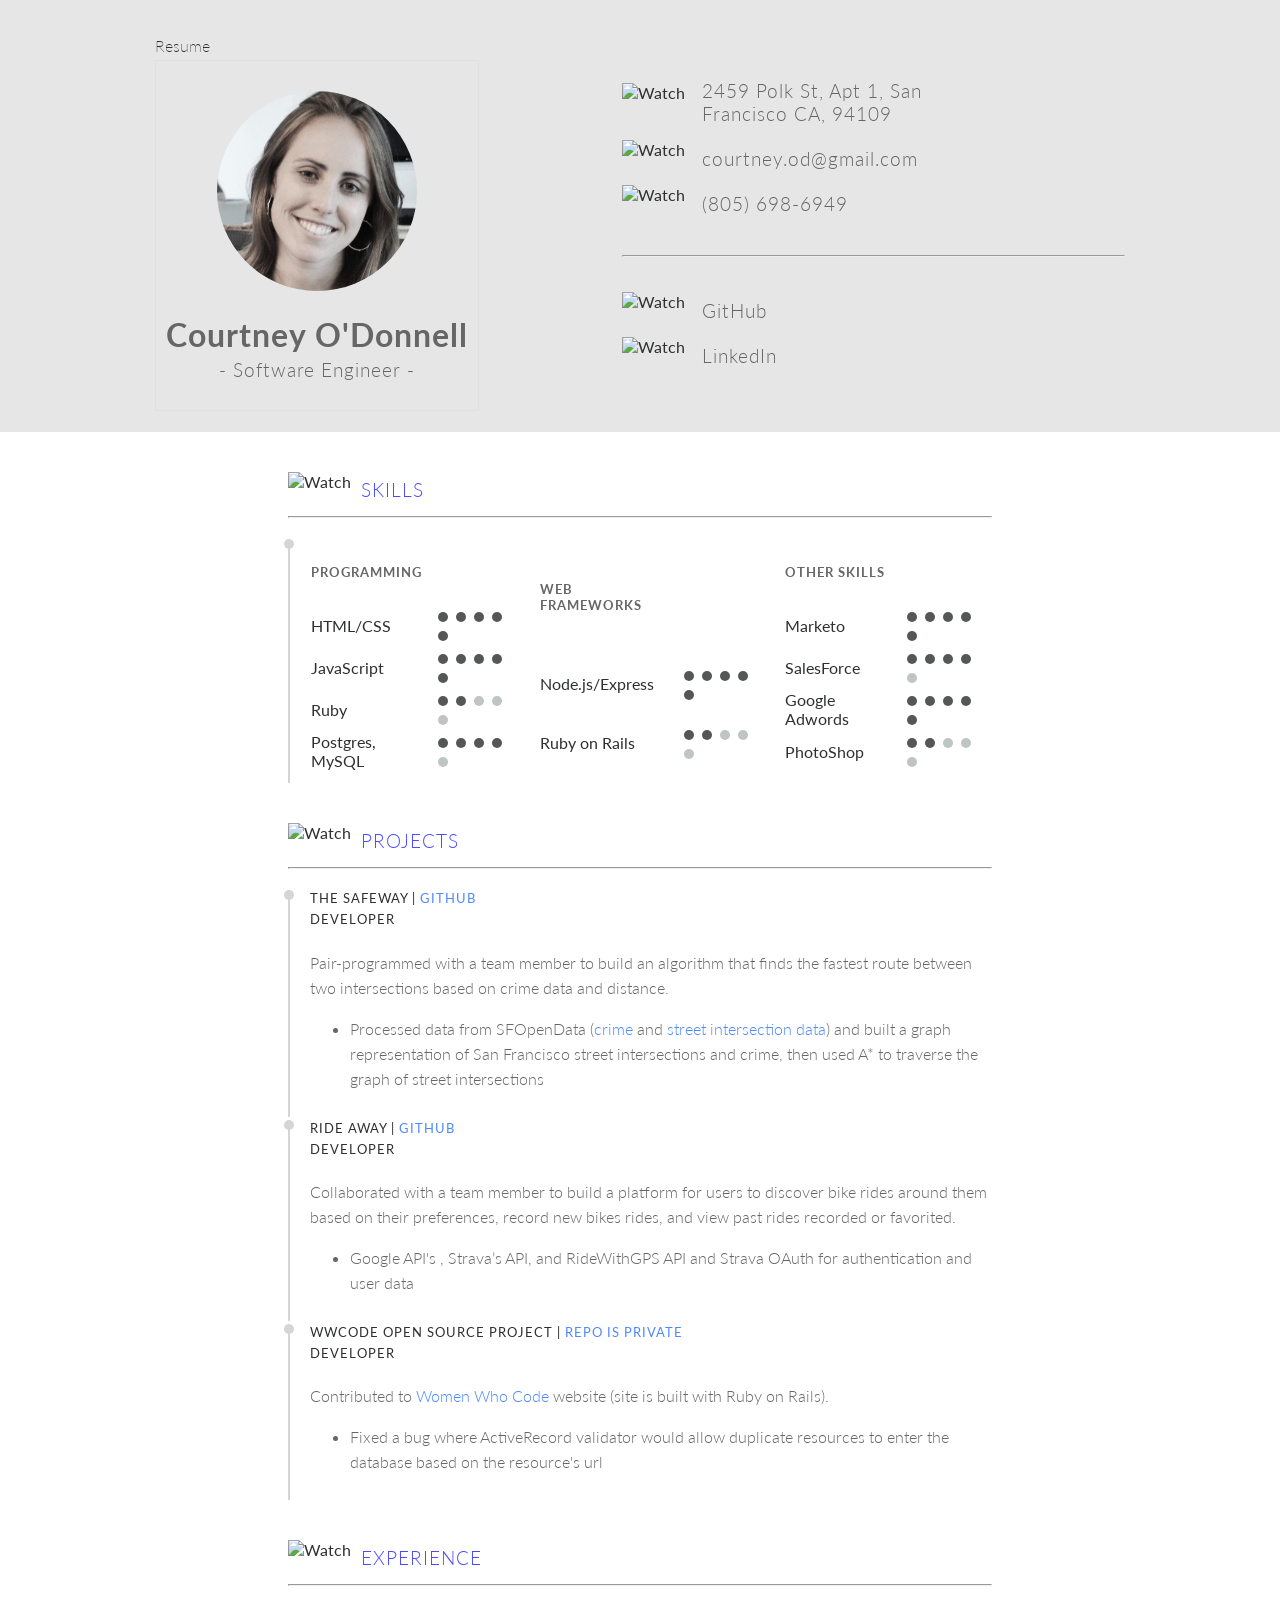
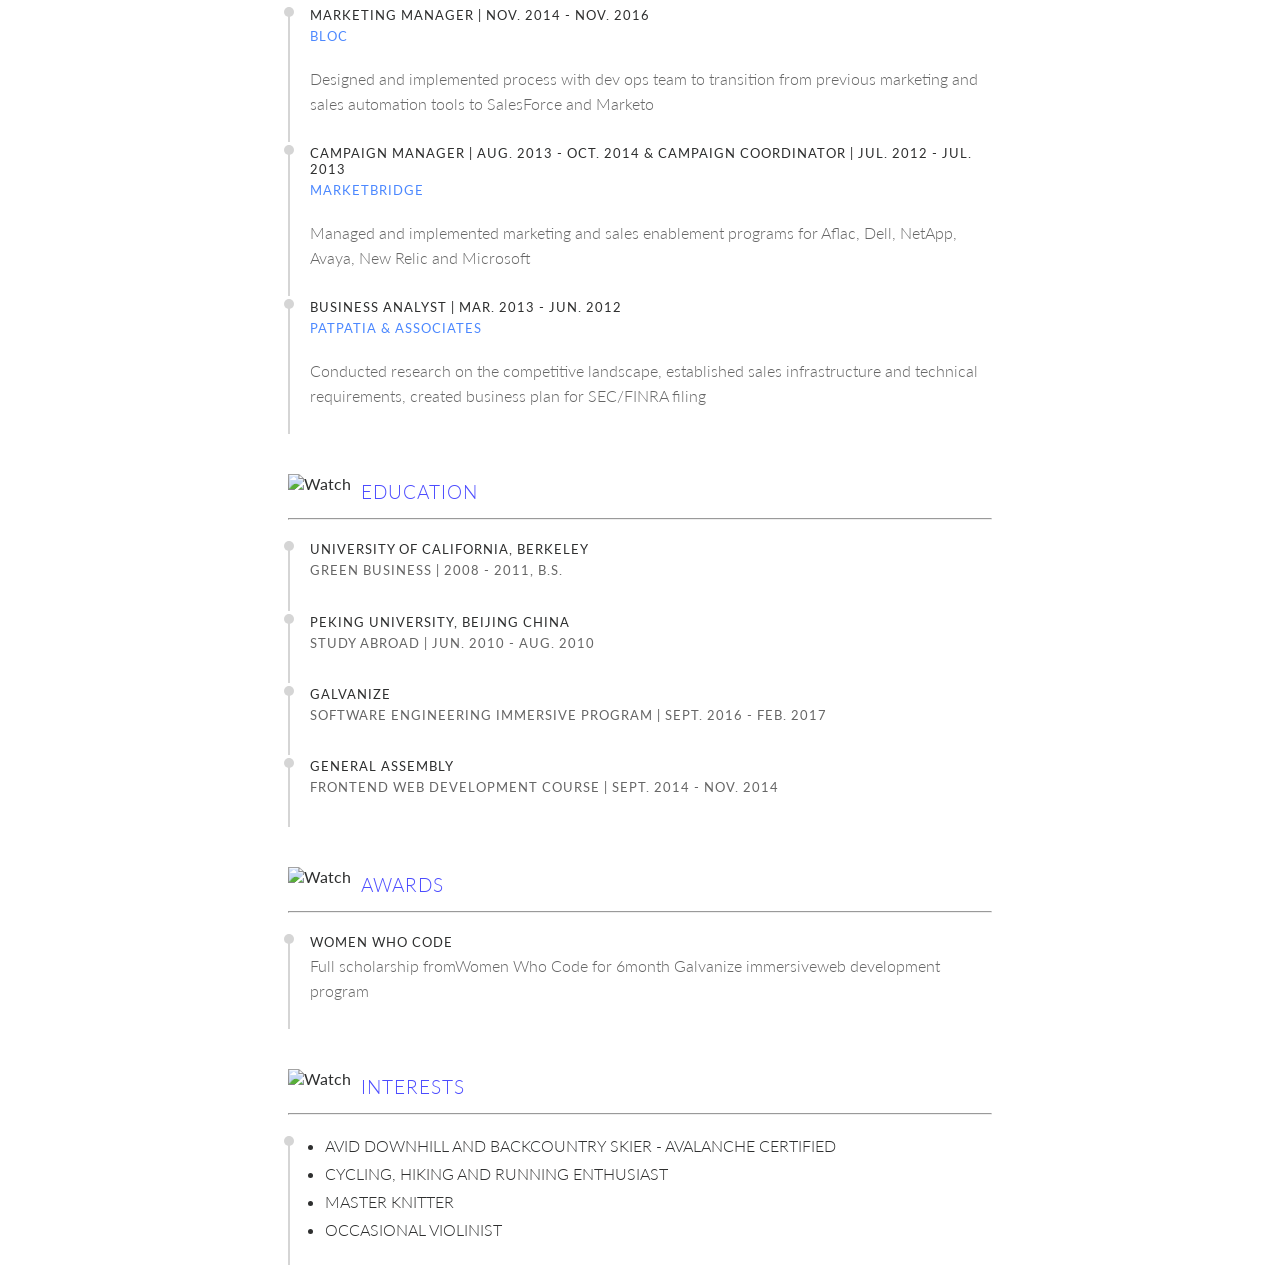
==== commit 8eb68462: "fix tenses" ====
--- a/index.html
+++ b/index.html
@@ -33,7 +33,7 @@
 										<img alt="Watch" src="http://www.freeiconspng.com/uploads/localization-icon-27.png" width="32px" data-pin-nopin="true">
 									</div>
 									<div class="media-element-caption">
-										<h4 class="media-element-copy city">2459 Polk St, Apt 1,</br> San Francisco CA, 94109</h4>
+										<h4 class="media-element-copy city">2459 Polk St, Apt 1, San Francisco CA, 94109</h4>
 									</div>
 								</div>
 								<div class="media-element">
--- a/style.css
+++ b/style.css
@@ -176,10 +176,10 @@
 	margin-top: 5px;
 }
 
-.list-items-company a {
+/*.list-items-company a {
 	text-decoration: none;
 	color: #666666;
-}
+}*/
 
 .list-items-copy {
 	color: #666666;
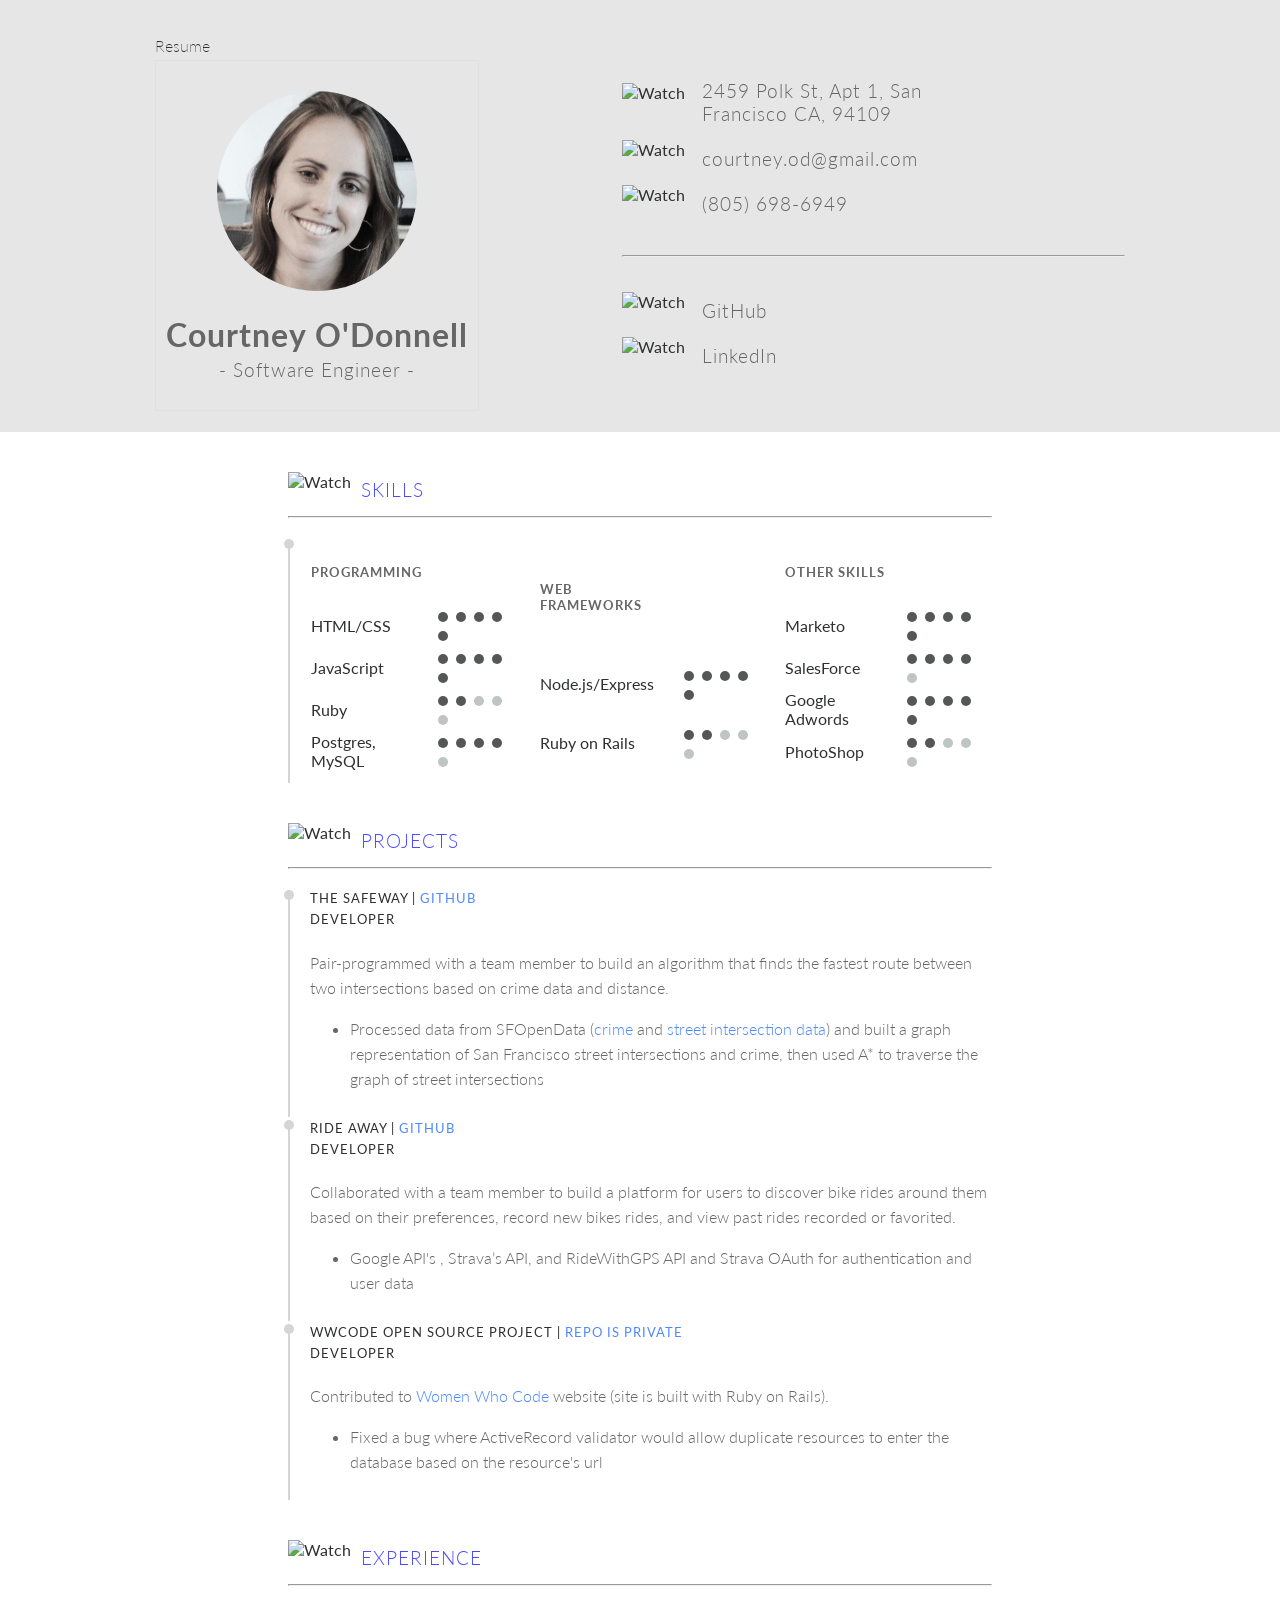
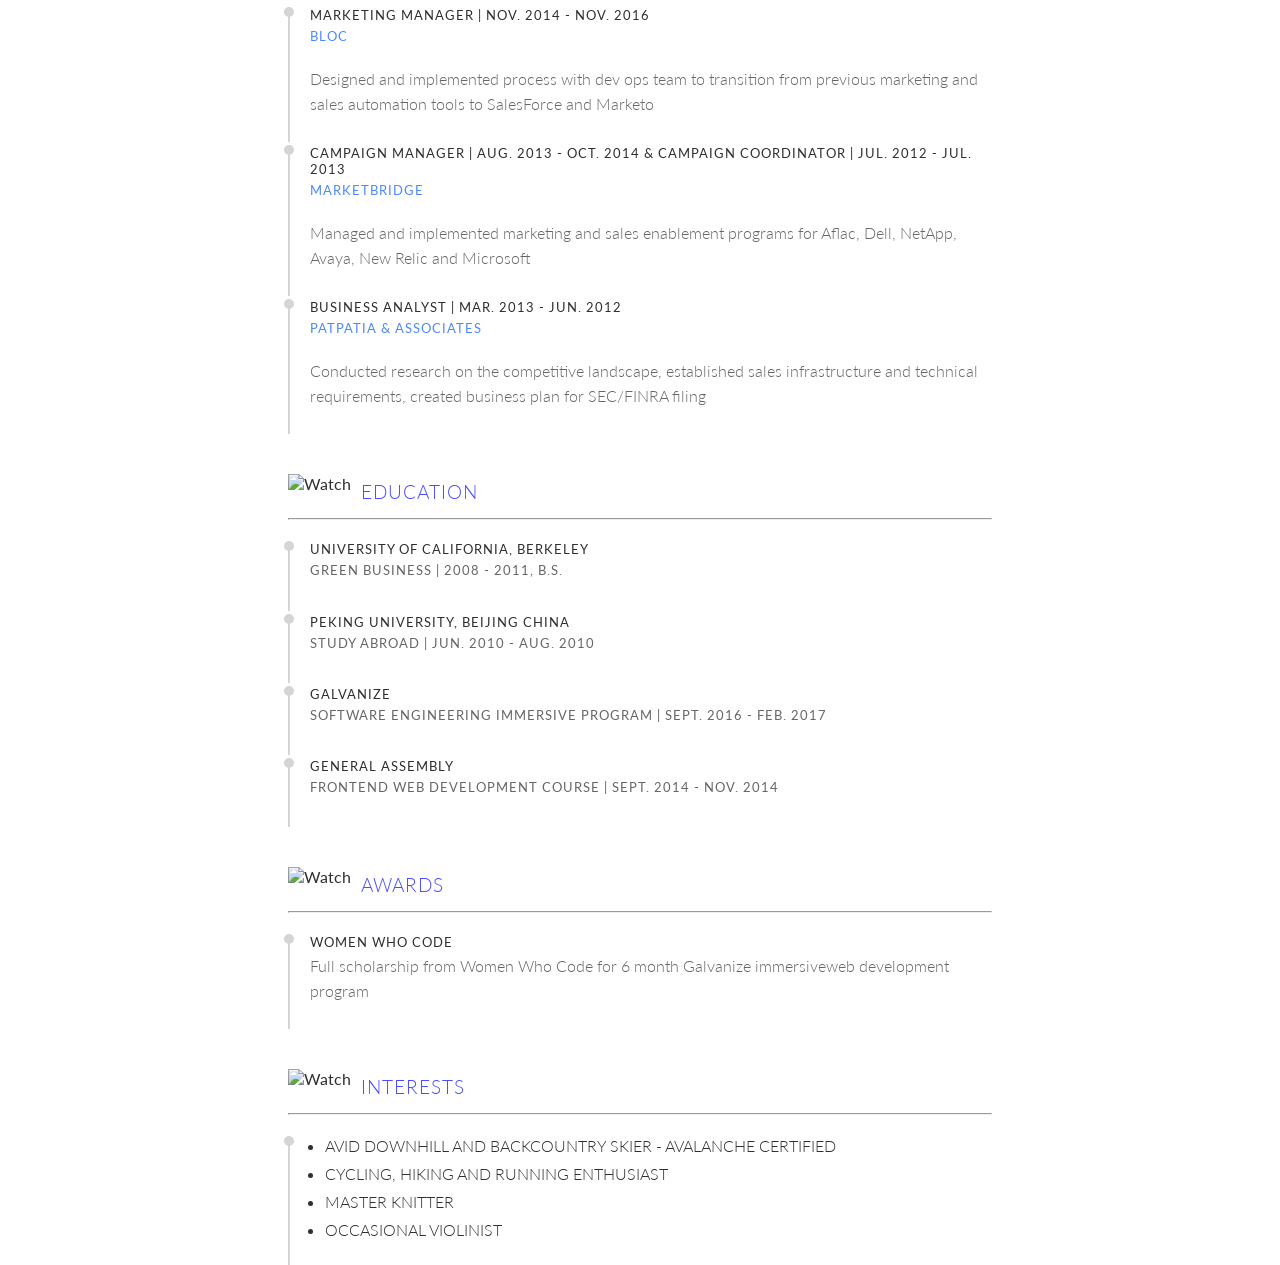
==== commit 044c65e8: "fix tenses" ====
--- a/index.html
+++ b/index.html
@@ -420,7 +420,7 @@
 						<h5 class="list-item-dark">Women Who Code</h5>
 					</div>
 					<div class="list-items">
-						<p class="list-items-copy copy">Full scholarship fromWomen Who Code for 6month Galvanize immersiveweb development program</p>
+						<p class="list-items-copy copy">Full scholarship from Women Who Code for 6 month Galvanize immersiveweb development program</p>
 					</div>
 				</div>
 		</div>
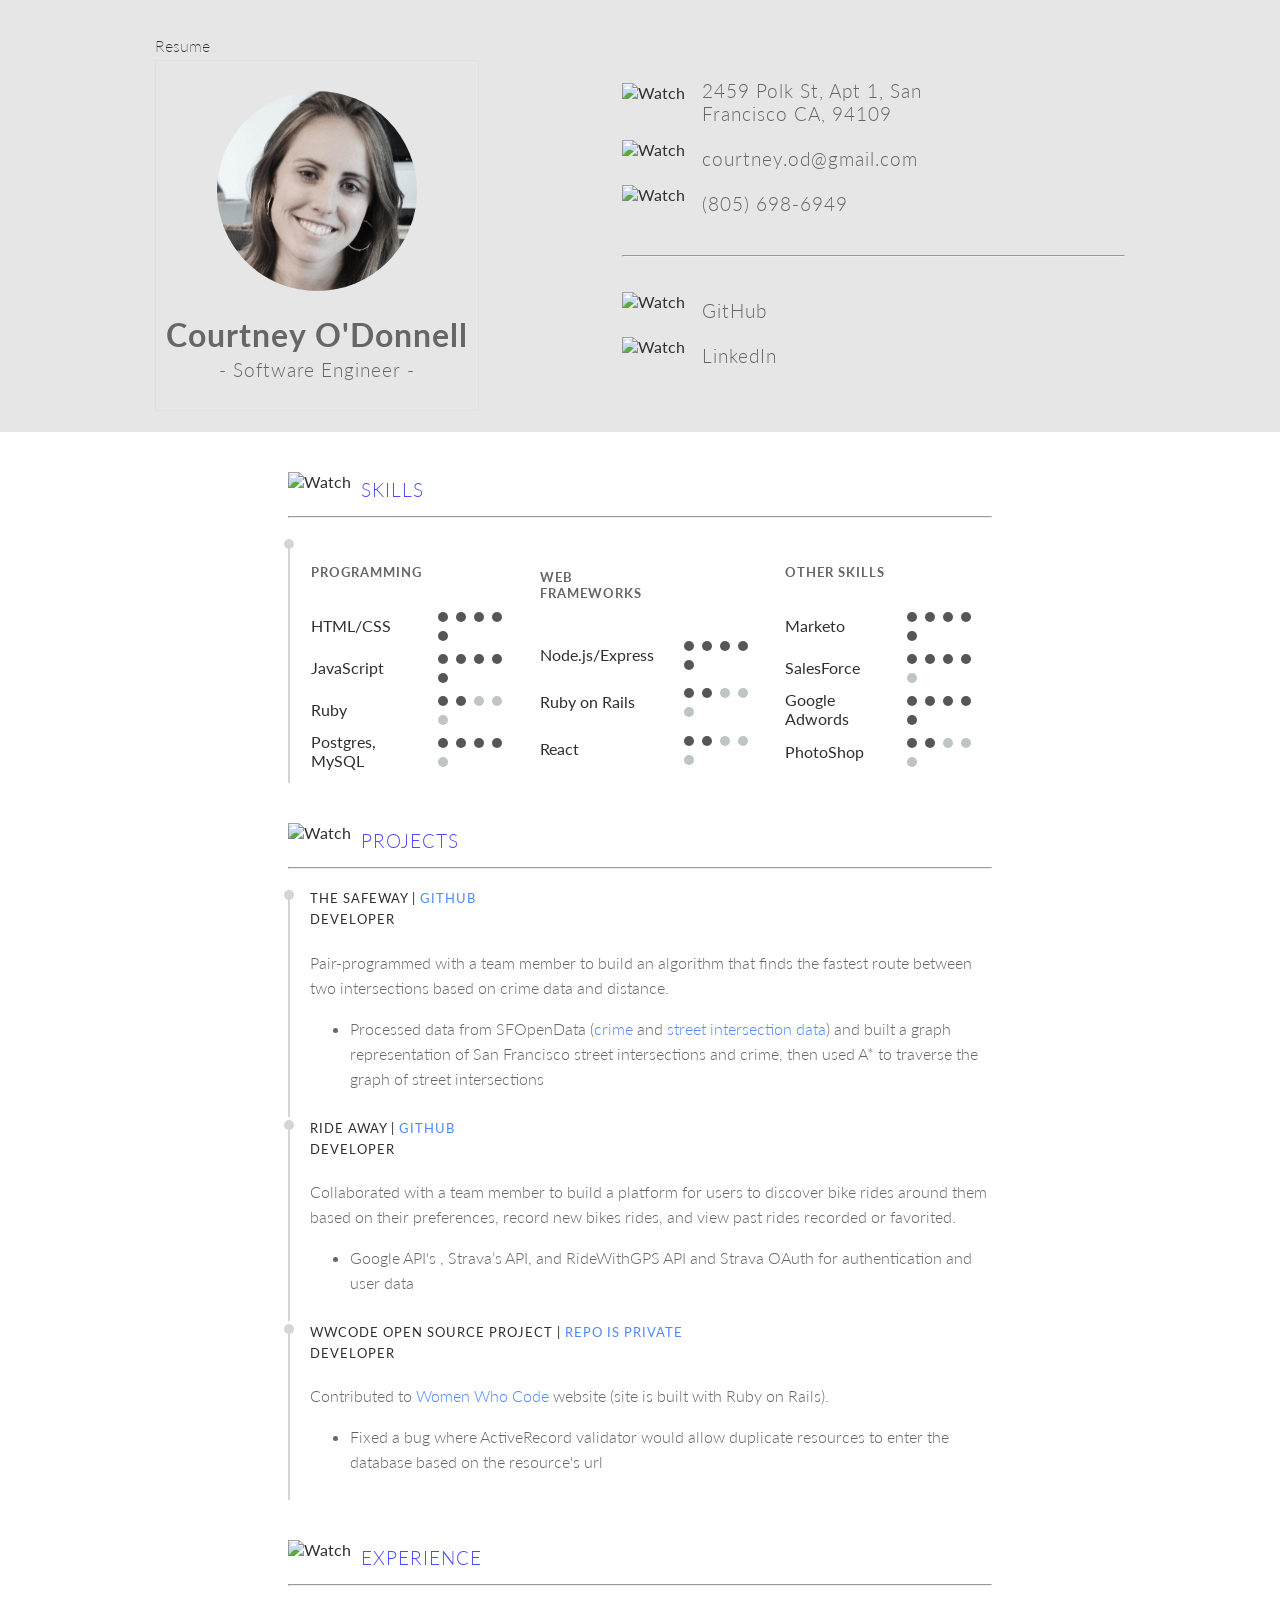
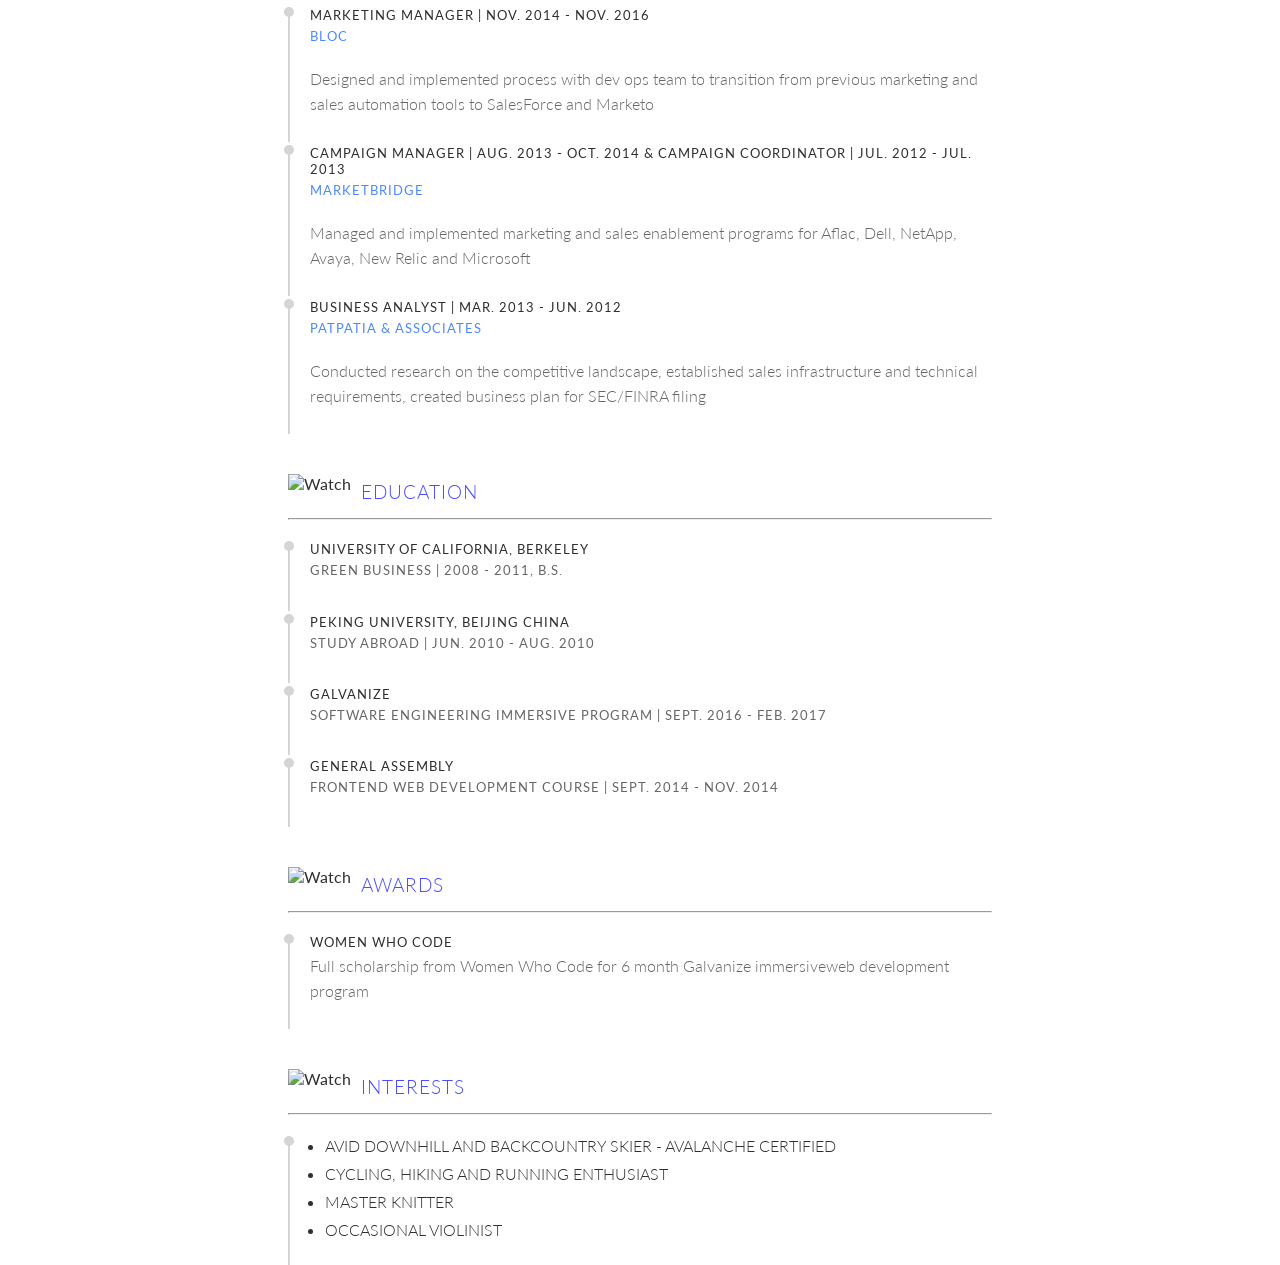
==== commit 73ff97f2: "add react" ====
--- a/index.html
+++ b/index.html
@@ -171,6 +171,17 @@
 								<p class="circle-light"></p>
 							</td>
 					    </tr>
+					    <tr>
+
+							<td class="left-table left-table-no-margin">React</td>
+							<td>
+								<p class="circle-dark"></p>
+								<p class="circle-dark"></p>
+								<p class="circle-light"></p>
+								<p class="circle-light"></p>
+								<p class="circle-light"></p>
+							</td>
+					    </tr>
 					</table>
 					<table>
 						<tr>
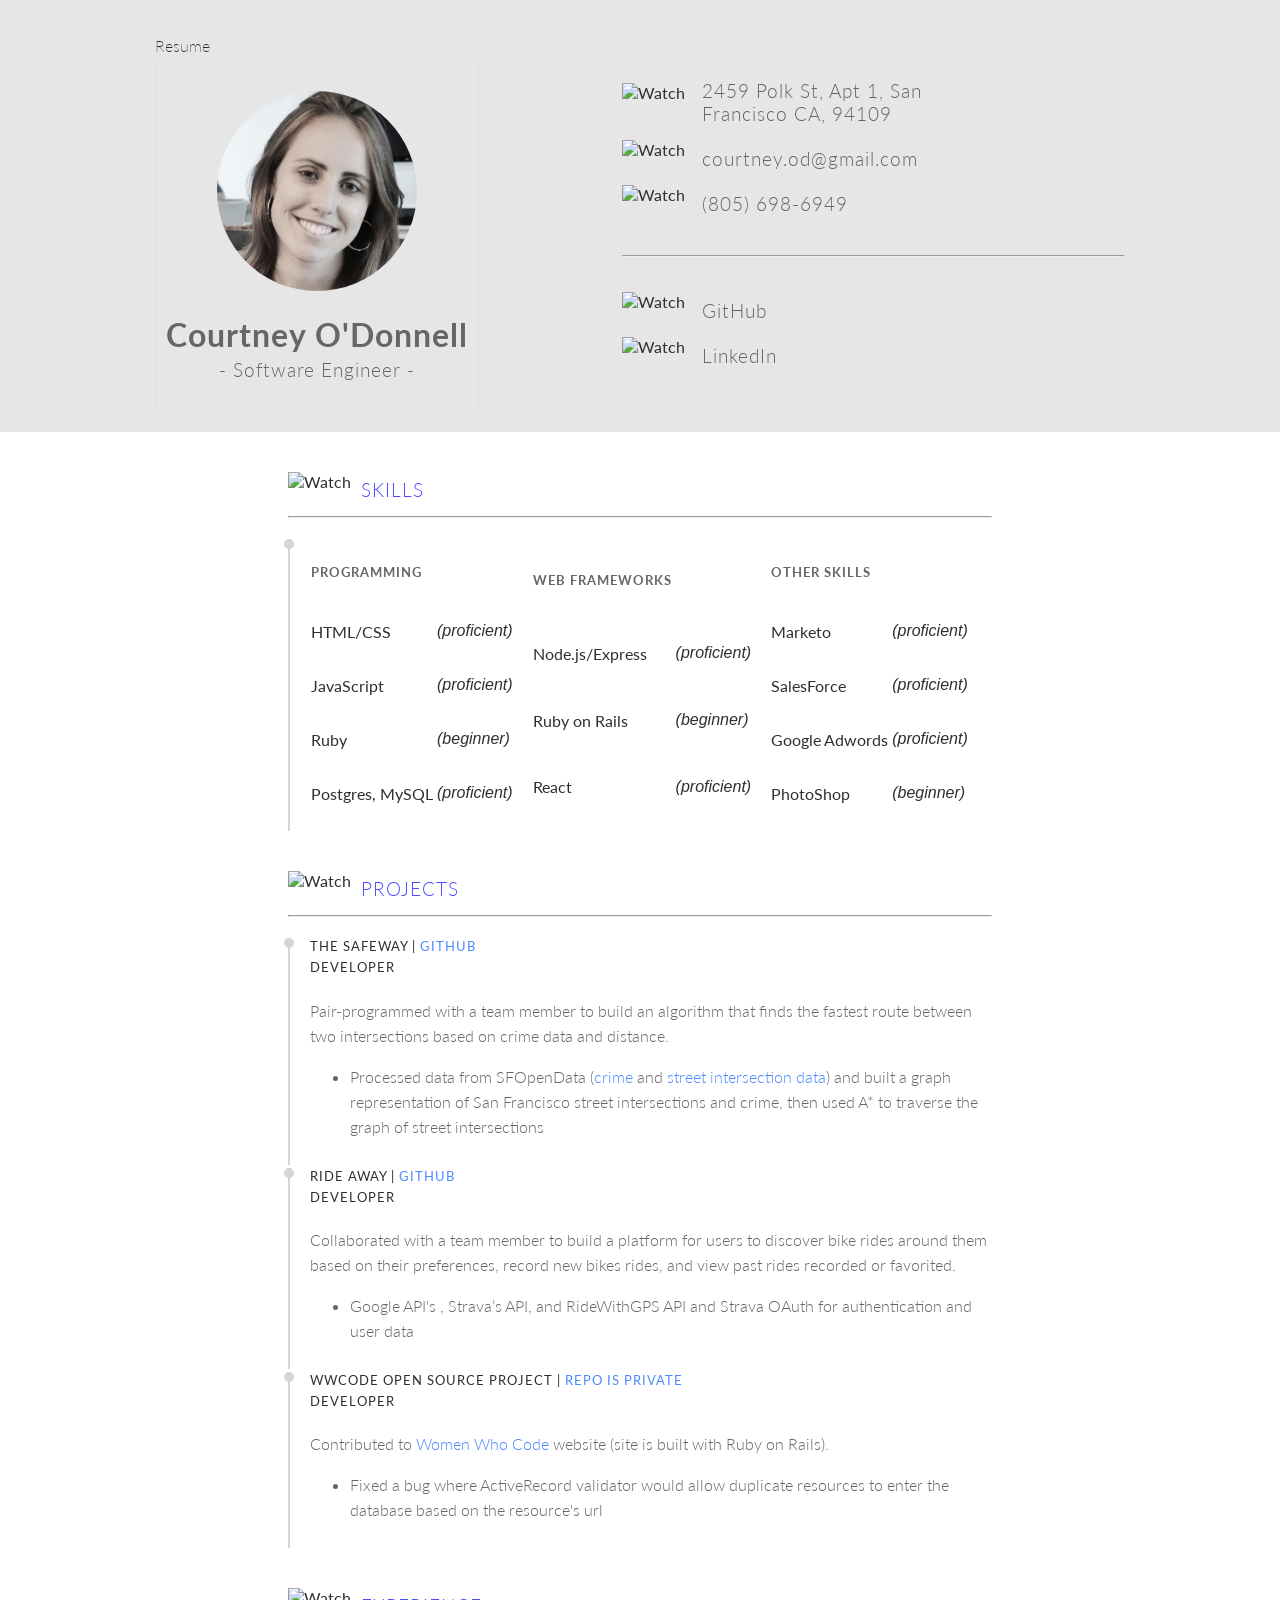
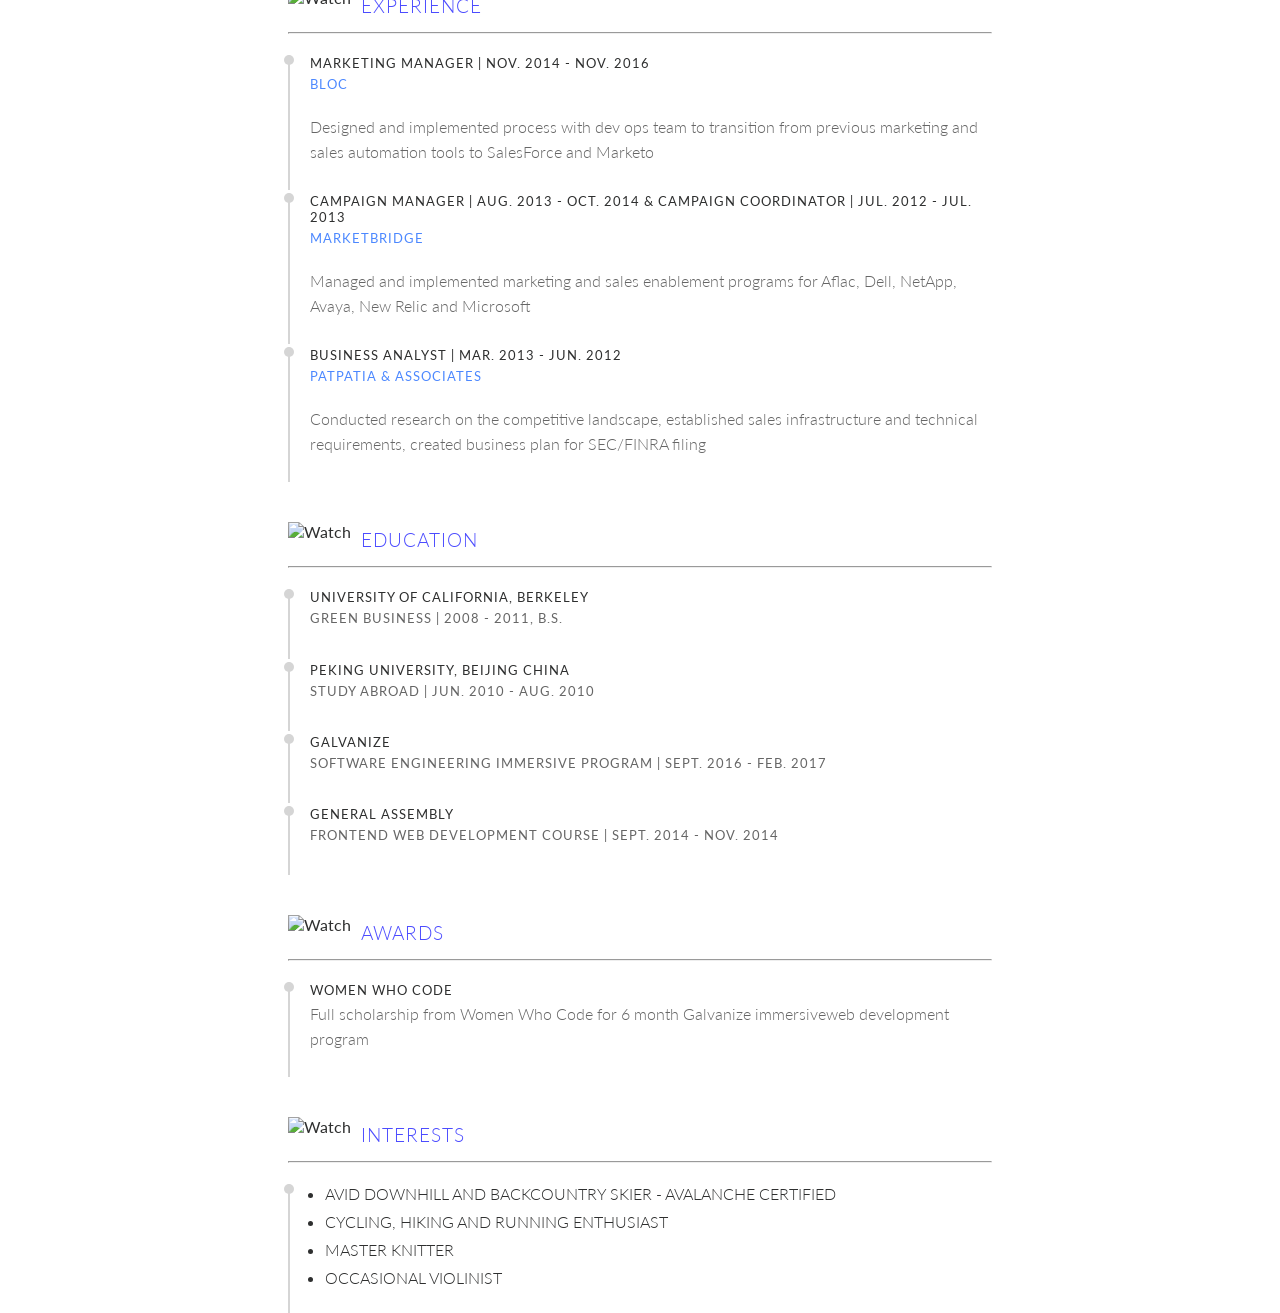
==== commit e1be0011: "fixed dots" ====
--- a/index.html
+++ b/index.html
@@ -104,41 +104,26 @@
 						<tr>
 					    	<td class="left-table skill-name">HTML/CSS</td>
 						    <td>
-								<p class="circle-dark"></p>
-								<p class="circle-dark"></p>
-								<p class="circle-dark"></p>
-								<p class="circle-dark"></p>
-								<p class="circle-dark"></p>
+								<p class="circle-dark">(proficient)</p>
 							</td>
 					    </tr>
 					    <tr>
 						    <td class="left-table skill-name">JavaScript</td>
 							<td>
-								<p class="circle-dark"></p>
-								<p class="circle-dark"></p>
-								<p class="circle-dark"></p>
-								<p class="circle-dark"></p>
-								<p class="circle-dark"></p>
+								<p class="circle-dark">(proficient)</p>
 							</td>
 					    </tr>
 					    <tr>
 					    	<td class="left-table skill-name">Ruby</td>
 							<td>
-								<p class="circle-dark"></p>
-								<p class="circle-dark"></p>
-								<p class="circle-light"></p>
-								<p class="circle-light"></p>
-								<p class="circle-light"></p>
+								<p class="circle-dark">(beginner)</p>
+
 							</td>
 					    </tr>
 					    <tr>
 						    <td class="left-table skill-name">Postgres, MySQL</td>
 							<td>
-								<p class="circle-dark"></p>
-								<p class="circle-dark"></p>
-								<p class="circle-dark"></p>
-								<p class="circle-dark"></p>
-								<p class="circle-light"></p>
+								<p class="circle-dark">(proficient)</p>
 							</td>
 					  	</tr>
 					</table>
@@ -152,11 +137,8 @@
 
 							<td class="left-table left-table-no-margin">Node.js/Express</td>
 							<td>
-								<p class="circle-dark"></p>
-								<p class="circle-dark"></p>
-								<p class="circle-dark"></p>
-								<p class="circle-dark"></p>
-								<p class="circle-dark"></p>
+								<p class="circle-dark">(proficient)</p>
+
 							</td>
 
 					    </tr>
@@ -164,22 +146,14 @@
 
 							<td class="left-table left-table-no-margin">Ruby on Rails</td>
 							<td>
-								<p class="circle-dark"></p>
-								<p class="circle-dark"></p>
-								<p class="circle-light"></p>
-								<p class="circle-light"></p>
-								<p class="circle-light"></p>
+								<p class="circle-dark">(beginner)</p>
 							</td>
 					    </tr>
 					    <tr>
 
 							<td class="left-table left-table-no-margin">React</td>
 							<td>
-								<p class="circle-dark"></p>
-								<p class="circle-dark"></p>
-								<p class="circle-light"></p>
-								<p class="circle-light"></p>
-								<p class="circle-light"></p>
+								<p class="circle-dark">(proficient)</p>
 							</td>
 					    </tr>
 					</table>
@@ -190,41 +164,25 @@
 						<tr>
 							<td class="left-table left-table-no-margin">Marketo</td>
 							<td>
-								<p class="circle-dark"></p>
-								<p class="circle-dark"></p>
-								<p class="circle-dark"></p>
-								<p class="circle-dark"></p>
-								<p class="circle-dark"></p>
+								<p class="circle-dark">(proficient)</p>
 							</td>
 					    </tr>
 					    <tr>
 							<td class="left-table left-table-no-margin">SalesForce</td>
 							<td>
-								<p class="circle-dark"></p>
-								<p class="circle-dark"></p>
-								<p class="circle-dark"></p>
-								<p class="circle-dark"></p>
-								<p class="circle-light"></p>
+								<p class="circle-dark">(proficient)</p>
 							</td>
 					    </tr>
 					    <tr>
 							<td class="left-table left-table-no-margin">Google Adwords</td>
 							<td>
-								<p class="circle-dark"></p>
-								<p class="circle-dark"></p>
-								<p class="circle-dark"></p>
-								<p class="circle-dark"></p>
-								<p class="circle-dark"></p>
+								<p class="circle-dark">(proficient)</p>
 							</td>
 					    </tr>
 					    <tr>
 							<td class="skill-name left-table left-table-no-margin">PhotoShop</td>
 							<td>
-								<p class="circle-dark"></p>
-								<p class="circle-dark"></p>
-								<p class="circle-light"></p>
-								<p class="circle-light"></p>
-								<p class="circle-light"></p>
+								<p class="circle-dark">(beginner)</p>
 							</td>
 					    </tr>
 					</table>
--- a/style.css
+++ b/style.css
@@ -208,17 +208,10 @@
 }
 
 .circle-dark {
-	width: 10px;
-	height: 10px;
-	background: #555757;
-	-moz-border-radius: 50px;
-	-webkit-border-radius: 50px;
-	border-radius: 50px;
-	display: inline-block;
-	margin: 0px 2px 0px 2px;
-}
-
-.circle-light {
+	font-style: italic;
+}
+
+/*.circle-light {
 	width: 10px;
 	height: 10px;
 	background: #bfc5c5;
@@ -227,7 +220,7 @@
 	border-radius: 50px;
 	display: inline-block;
 	margin: 0px 2px 0px 2px;
-}
+}*/
 
 .list-items-skill {
 	display: flex;
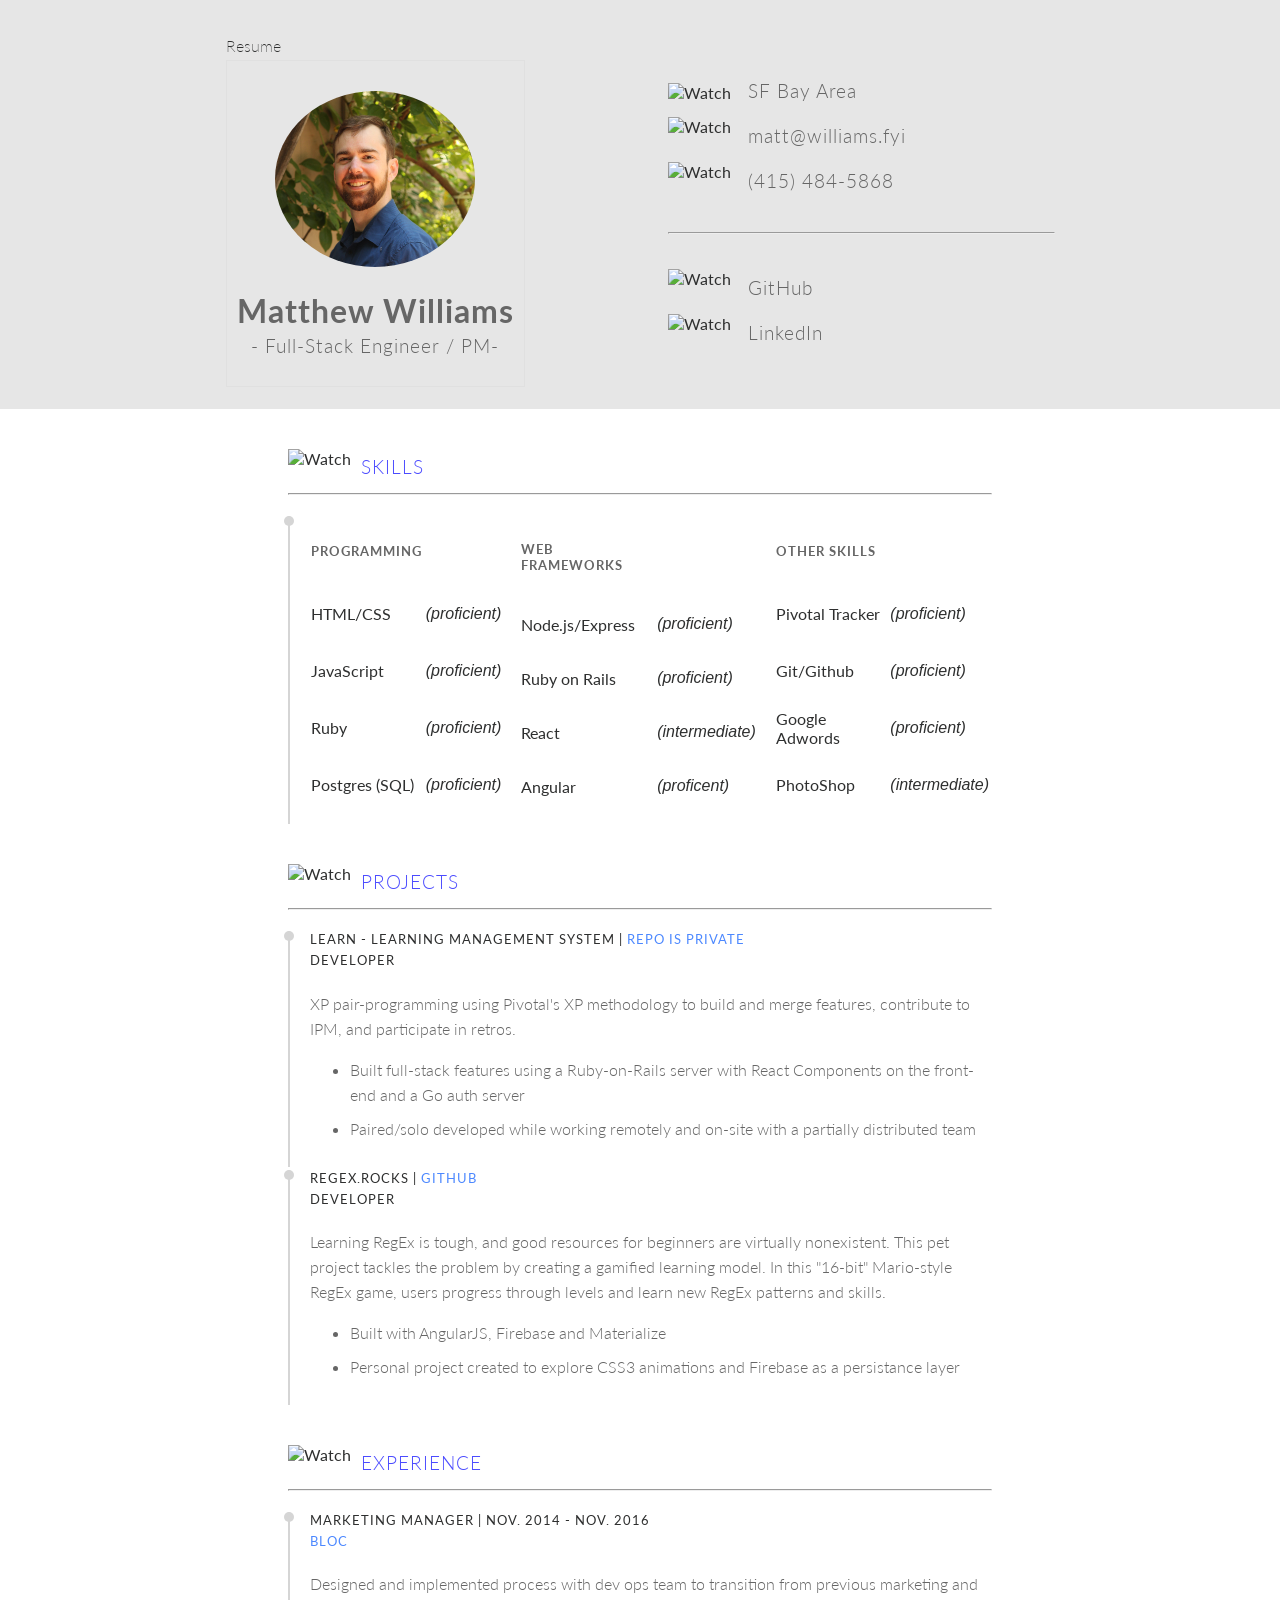
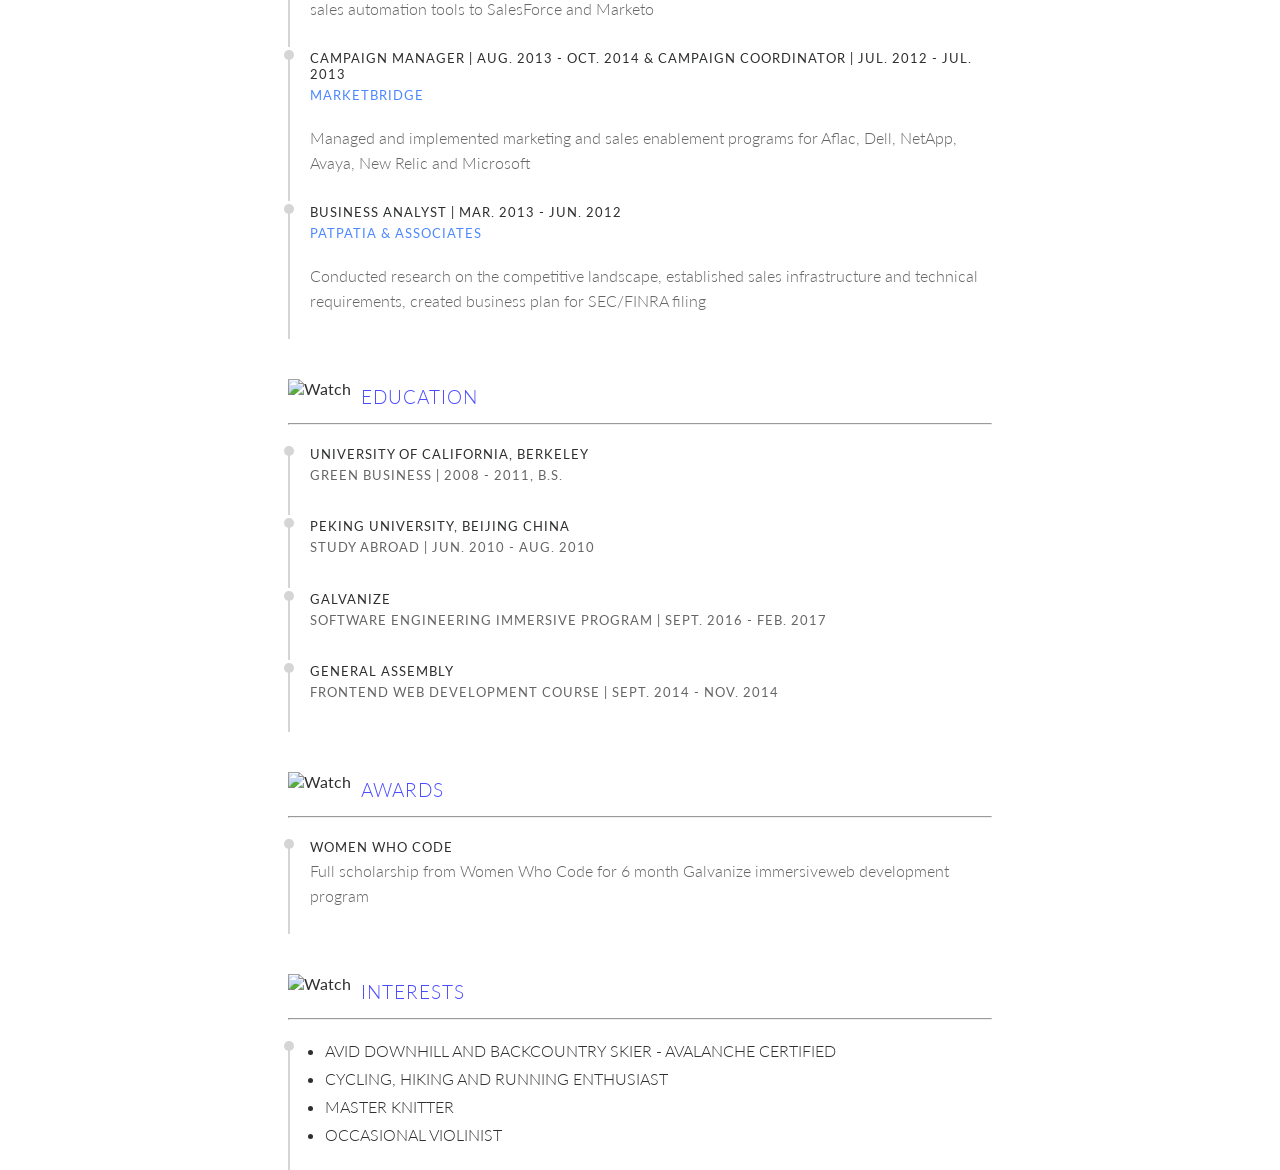
==== commit f0de1e1b: "added img" ====
--- a/index.html
+++ b/index.html
@@ -6,7 +6,7 @@
 	<meta http-equiv="X-UA-Compatible" content="ie=edge">
 	<link rel="stylesheet" type="text/css" href="style.css">
 	<link href="https://fonts.googleapis.com/css?family=Lato:100,100i,300,300i,400,400i,700,700i,900" rel="stylesheet">
-	<title>Courtney | Resume</title>
+	<title>Matthew | Resume</title>
 </head>
 <body>
 	<div class="container">
@@ -17,11 +17,11 @@
 						<p class="resume">Resume</p>
 						<div class="header-container">
 							<div class="col-md-6 col-sm-12">
-								<img class="photo img-responsive img-circle pull-right" src="./img/courtney.jpg">
+								<img class="photo img-responsive img-circle pull-right" src="./img/matt.jpg">
 							</div>
 							<div class="col-md-6 col-sm-12">
-								<h1 class="name">Courtney O'Donnell</h1>
-								<h3 class="title">- Software Engineer -</h3>
+								<h1 class="name">Matthew Williams</h1>
+								<h3 class="title">- Full-Stack Engineer / PM-</h3>
 							</div>
 						</div>
 					</div>
@@ -33,7 +33,7 @@
 										<img alt="Watch" src="http://www.freeiconspng.com/uploads/localization-icon-27.png" width="32px" data-pin-nopin="true">
 									</div>
 									<div class="media-element-caption">
-										<h4 class="media-element-copy city">2459 Polk St, Apt 1, San Francisco CA, 94109</h4>
+										<h4 class="media-element-copy city">SF Bay Area</h4>
 									</div>
 								</div>
 								<div class="media-element">
@@ -41,7 +41,7 @@
 										<img alt="Watch" src="http://thomashunsaker.com/alishahunsaker/icons/email_icon_circle_512x512.png" width="32px" data-pin-nopin="true">
 									</div>
 									<div class="media-element-caption">
-										<h4 class="media-element-copy">courtney.od@gmail.com</h4>
+										<h4 class="media-element-copy">matt@williams.fyi</h4>
 									</div>
 								</div>
 								<div class="media-element">
@@ -49,7 +49,7 @@
 										<img alt="Watch" src="https://cdn4.iconfinder.com/data/icons/social-icons-6/40/phone-512.png" width="32px" data-pin-nopin="true">
 									</div>
 									<div class="media-element-caption">
-										<h4 class="media-element-copy">(805) 698-6949</h4>
+										<h4 class="media-element-copy">(415) 484-5868</h4>
 									</div>
 								</div>
 							</div>
@@ -62,7 +62,7 @@
 										<img alt="Watch" src="https://www.thoughtworks.com/imgs/icons/social/github.png" width="32px" data-pin-nopin="true">
 									</div>
 									<div class="media-element-caption">
-										<h4 class="media-element-copy"><a href="https://github.com/courtneyod">GitHub</a></h4>
+										<h4 class="media-element-copy"><a href="https://github.com/themattwilliams">GitHub</a></h4>
 									</div>
 								</div>
 								<div class="media-element">
@@ -70,7 +70,7 @@
 										<img alt="Watch" src="http://mysterysubstance.com/wp/wp-content/uploads/2013/06/linkedin-circle-grey.png" width="32px" data-pin-nopin="true">
 									</div>
 									<div class="media-element-caption">
-										<h4 class="media-element-copy"><a href="linkedin/in/courtney-o-donnell-10b17227">LinkedIn</a></h4>
+										<h4 class="media-element-copy"><a href="https://www.linkedin.com/in/matthewmwilliams">LinkedIn</a></h4>
 									</div>
 								</div>
 							</div>
@@ -116,12 +116,11 @@
 					    <tr>
 					    	<td class="left-table skill-name">Ruby</td>
 							<td>
-								<p class="circle-dark">(beginner)</p>
-
-							</td>
-					    </tr>
-					    <tr>
-						    <td class="left-table skill-name">Postgres, MySQL</td>
+								<p class="circle-dark">(proficient)</p>
+							</td>
+					    </tr>
+					    <tr>
+						    <td class="left-table skill-name">Postgres (SQL)</td>
 							<td>
 								<p class="circle-dark">(proficient)</p>
 							</td>
@@ -138,7 +137,6 @@
 							<td class="left-table left-table-no-margin">Node.js/Express</td>
 							<td>
 								<p class="circle-dark">(proficient)</p>
-
 							</td>
 
 					    </tr>
@@ -146,14 +144,20 @@
 
 							<td class="left-table left-table-no-margin">Ruby on Rails</td>
 							<td>
-								<p class="circle-dark">(beginner)</p>
+								<p class="circle-dark">(proficient)</p>
 							</td>
 					    </tr>
 					    <tr>
 
 							<td class="left-table left-table-no-margin">React</td>
 							<td>
-								<p class="circle-dark">(proficient)</p>
+								<p class="circle-dark">(intermediate)</p>
+							</td>
+					    </tr>
+
+							<td class="left-table left-table-no-margin">Angular</td>
+							<td>
+								<p class="circle-dark">(proficent)</p>
 							</td>
 					    </tr>
 					</table>
@@ -162,13 +166,13 @@
 							<td class="left-table skill-name-title left-table-no-margin"><h5>Other Skills</h5></td>
 						</tr>
 						<tr>
-							<td class="left-table left-table-no-margin">Marketo</td>
-							<td>
-								<p class="circle-dark">(proficient)</p>
-							</td>
-					    </tr>
-					    <tr>
-							<td class="left-table left-table-no-margin">SalesForce</td>
+							<td class="left-table left-table-no-margin">Pivotal Tracker</td>
+							<td>
+								<p class="circle-dark">(proficient)</p>
+							</td>
+					    </tr>
+					    <tr>
+							<td class="left-table left-table-no-margin">Git/Github</td>
 							<td>
 								<p class="circle-dark">(proficient)</p>
 							</td>
@@ -182,7 +186,7 @@
 					    <tr>
 							<td class="skill-name left-table left-table-no-margin">PhotoShop</td>
 							<td>
-								<p class="circle-dark">(beginner)</p>
+								<p class="circle-dark">(intermediate)</p>
 							</td>
 					    </tr>
 					</table>
@@ -206,16 +210,17 @@
 				<hr class="break">
 				<div class="list-items-container">
 					<div class="list-items-title">
-						<h5 class="list-item-dark">The Safeway | <a href="https://github.com/courtneyod/sf-crime-distance-map">GitHub</a></h5>
+						<h5 class="list-item-dark">Learn - Learning Management System | <a href="https://github.com/galvanize-it/learning">Repo is private</a></h5>
 					</div>
 					<div class="list-items-company">
 						<h5 class="list-item-dark">Developer</h5>
 					</div>
 					<div class="list-items">
-						<p class="list-items-copy">Pair-programmed with a team member to build an algorithm that finds the fastest route between two intersections based on crime data and distance.
+						<p class="list-items-copy">XP pair-programming using Pivotal's XP methodology to build and merge features, contribute to IPM, and participate in retros. 
 						</p>
 						<ul class="list-items-copy">
-							<li>Processed data from SFOpenData (<a class="a-tags" href="https://data.sfgov.org/Public-Safety/SFPD-Incidents-Current-Year-2016-/9v2m-8wqu">crime </a> and <a class="a-tags" href="https://data.sfgov.org/Geographic-Locations-and-Boundaries/List-of-Streets-and-Intersections/pu5n-qu5c">street intersection data</a>) and built a graph representation of San Francisco street intersections and crime, then used A* to traverse the graph of street intersections</li>
+							<li>Built full-stack features using a Ruby-on-Rails server with React Components on the front-end and a Go auth server</li>
+							<li>Paired/solo developed while working remotely and on-site with a partially distributed team</li>
 							<!-- <li>Built a graph representation of San Francisco street intersections and crime, then used A* to traverse the graph of street intersections in SF</li>
 							<li>Added variable edge weights to graph based on crime severity and the distance between each node</li> -->
 						</ul>
@@ -224,15 +229,16 @@
 
 				<div class="list-items-container">
 					<div class="list-items-title">
-						<h5 class="list-item-dark">Ride Away | <a href="https://github.com/courtneyod/q2-route-finder">GitHub</a></h5>
+						<h5 class="list-item-dark">RegEx.rocks | <a href="https://github.com/themattwilliams/rockexrocks">GitHub</a></h5>
 					</div>
 					<div class="list-items-company">
 						<h5 class="list-item-dark">Developer</h5>
 					</div>
 					<div class="list-items">
-						<p class="list-items-copy copy">Collaborated with a team member to build a platform for users to discover bike rides around them based on their preferences, record new bikes rides, and view past rides recorded or favorited.</p>
+						<p class="list-items-copy copy">Learning RegEx is tough, and good resources for beginners are virtually nonexistent. This pet project tackles the problem by creating a gamified learning model. In this "16-bit" Mario-style RegEx game, users progress through levels and learn new RegEx patterns and skills.</p>
 						<ul id="copy-two" class="list-items-copy">
-							<li>Google API's , Strava’s API, and RideWithGPS API and Strava OAuth for authentication  and user data</li>
+							<li>Built with AngularJS, Firebase and Materialize</li>
+							<li>Personal project created to explore CSS3 animations and Firebase as a persistance layer</li>
 							<!-- <li>Express for the backend and jQuery/vanilla javascript</li>
 							<li>Google API's (Maps in particular), Strava’s API, and RideWithGPS API</li>
 							<li>Strava OAuth for authentication and user data</li>
@@ -241,21 +247,6 @@
 					</div>
 				</div>
 
-				<div class="list-items-container">
-					<div class="list-items-title">
-						<h5 class="list-item-dark">WWCode Open Source Project | <a href="https://github.com/WomenWhoCode/">Repo is Private</a></h5>
-					</div>
-					<div class="list-items-company">
-						<h5 class="list-item-dark">Developer</h5>
-					</div>
-					<div class="list-items">
-						<p class="list-items-copy copy">Contributed to <a class="a-tags" href="https://www.womenwhocode.com/">Women Who Code</a> website (site is built with Ruby on Rails).</p>
-						<ul id="copy-three" class="list-items-copy">
-							<li>Fixed a bug where ActiveRecord validator would allow duplicate resources to enter the database based on the resource's url</li>
-							<!-- <li>Added tests in rspec to re-create the bug in order to prevent regression</li> -->
-						</ul>
-					</div>
-				</div>
 			</div>
 		</div>
 	</div>
--- a/style.css
+++ b/style.css
@@ -113,7 +113,9 @@
 }
 
 .media-element-copy {
-	margin: 7px;
+	width: 300px;
+/*	padding-right: 60px;
+*/	margin: 7px;
 }
 
 .contacts-break-line {
@@ -211,17 +213,6 @@
 	font-style: italic;
 }
 
-/*.circle-light {
-	width: 10px;
-	height: 10px;
-	background: #bfc5c5;
-	-moz-border-radius: 50px;
-	-webkit-border-radius: 50px;
-	border-radius: 50px;
-	display: inline-block;
-	margin: 0px 2px 0px 2px;
-}*/
-
 .list-items-skill {
 	display: flex;
 }
